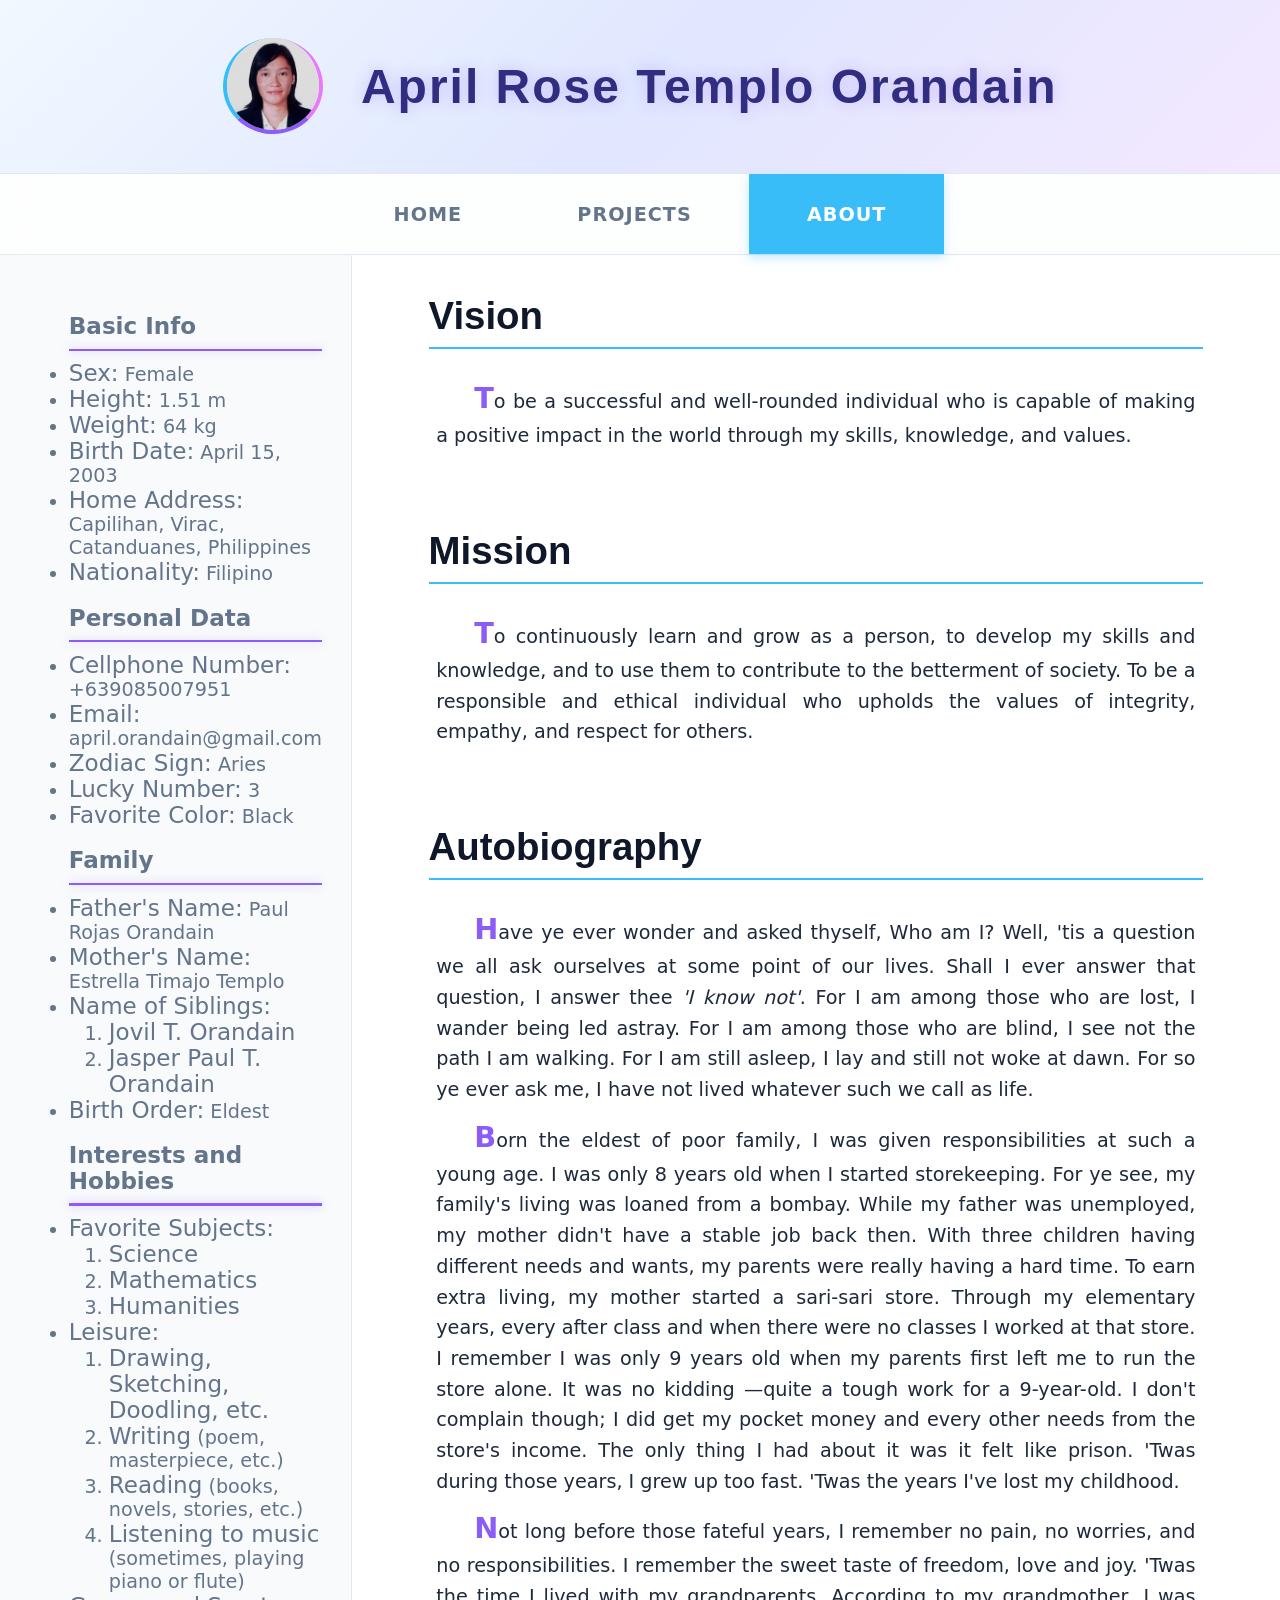
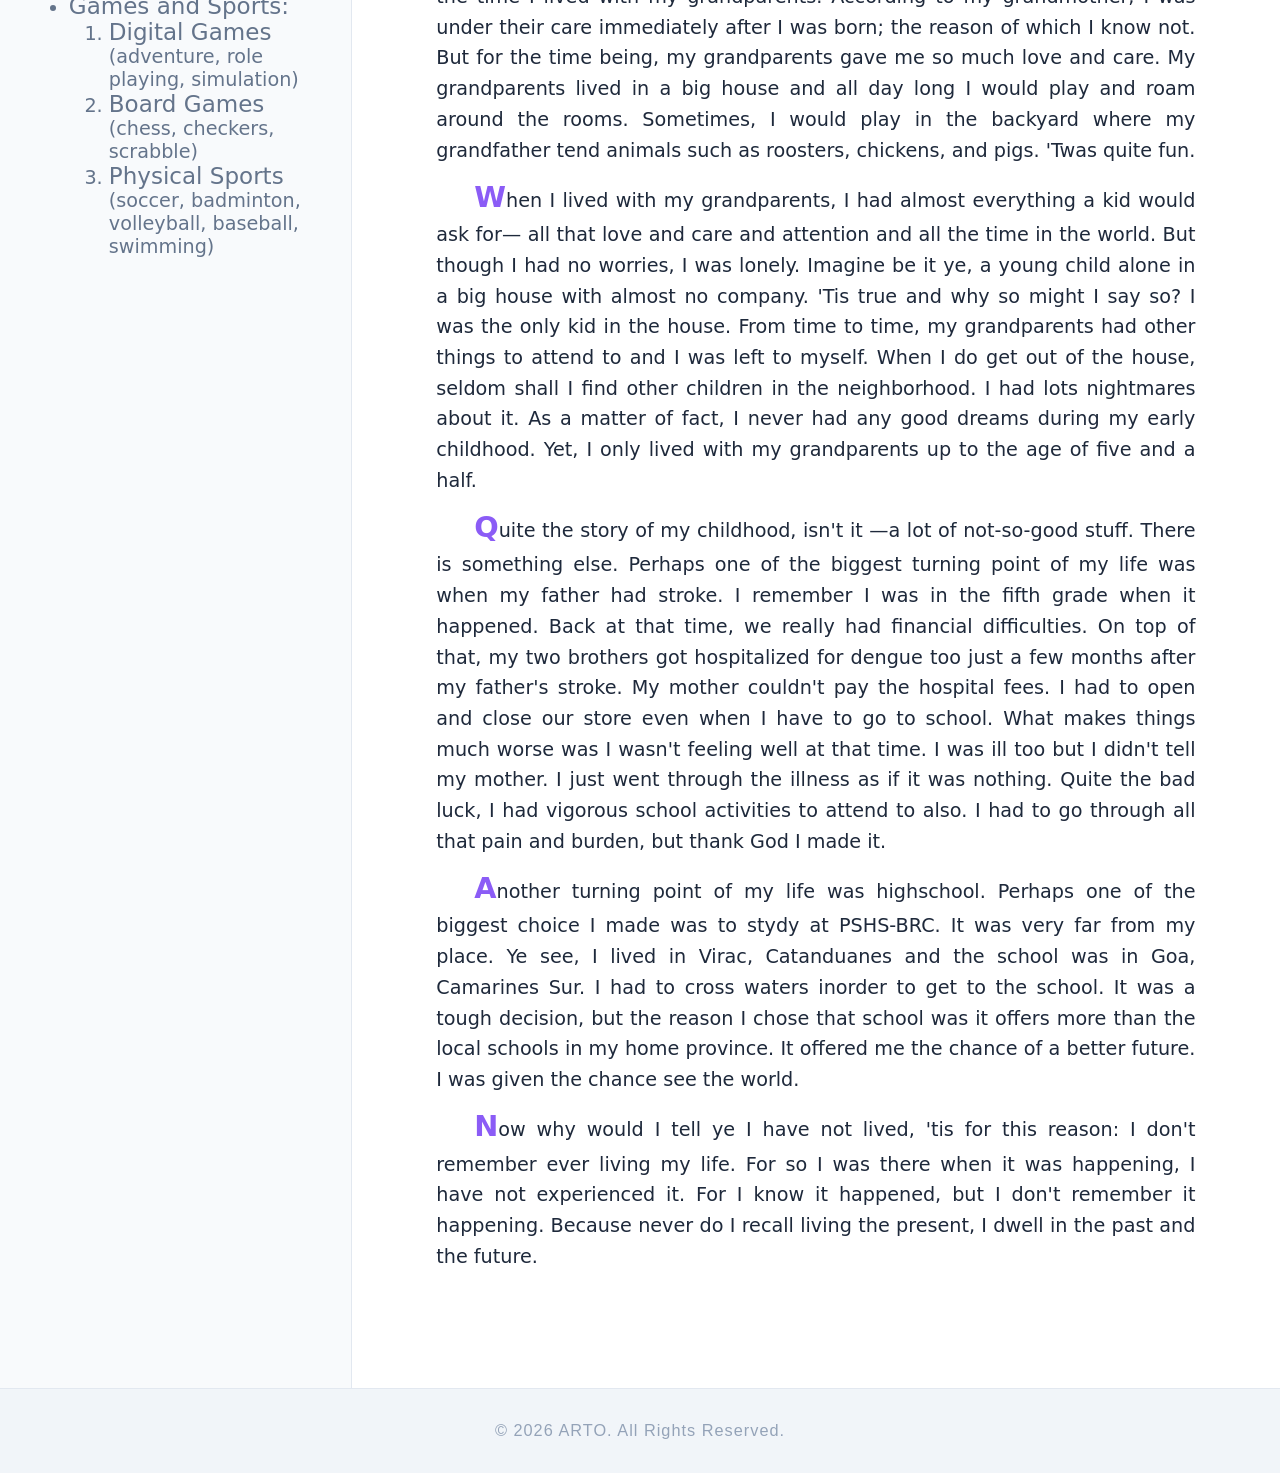
==== about.html @ c3b26741 "Responsive layout & style overhaul Update about.html and refactor main & light CSS for a modern, res" ====
<!DOCTYPE html>
<html lang="en">
<head>
    <meta charset="UTF-8">
    <meta name="viewport" content="width=device-width, initial-scale=1.0">
    <title>About</title>
    <link rel="stylesheet" href="css/light.css">
    <link rel="icon" href="assets/icon.png">
</head>
<body>
    <div class="header">
        <img src="assets/profile.png" alt="Profile Picture" class="profile-pic">
        <h1>April Rose Templo Orandain</h1>
    </div>
    <div class="navbar">
        <a href="index.html">Home</a>
        <a href="projects.html">Projects</a>
        <a href="about.html" class="active">About</a>
    </div>
<div class="content-wrapper">
<div class="side">
	<div>
	<ul><strong><big>Basic Info</big></strong><hr>
		<li><big>Sex:</big> Female</li>
		<li><big>Height:</big> 1.51 m</li>
		<li><big>Weight:</big> 64 kg</li>
		<li><big>Birth Date:</big> April 15, 2003</li>
		<li><big>Home Address:</big> Capilihan, Virac, Catanduanes, Philippines</li>
		<li><big>Nationality:</big> Filipino</li>
	</ul>
	</div>
	<div>
	<ul><strong><big>Personal Data</big></strong><hr>
		<li><big>Cellphone Number:</big> +639085007951</li>
		<li><big>Email:</big> april.orandain@gmail.com</li>
		<li><big>Zodiac Sign:</big> Aries</li>
		<li><big>Lucky Number:</big> 3</li>
		<li><big>Favorite Color:</big> Black</li>
	</ul>
	</div>
	<div>
	<ul><strong><big>Family</big></strong><hr>
		<li><big>Father's Name:</big> Paul Rojas Orandain</li>
		<li><big>Mother's Name:</big> Estrella Timajo Templo</li>
		<li><big>Name of Siblings:</big>
			<ol>
				<li><big>Jovil T. Orandain</big></li>
				<li><big>Jasper Paul T. Orandain</big></li>
			</ol>
		</li>
		<li><big>Birth Order:</big> Eldest</li>
	</ul>
	</div>
	<div>
	<ul><strong><big>Interests and Hobbies</big></strong><hr>
		<li><big>Favorite Subjects:</big>
			<ol>
				<li><big>Science</big></li>
				<li><big>Mathematics</big></li>
				<li><big>Humanities</big></li>
			</ol>
		</li>	
		<li><big>Leisure:</big>
			<ol>
				<li><big>Drawing, Sketching, Doodling, etc.</big></li>
				<li><big>Writing</big> (poem, masterpiece, etc.)</li>
				<li><big>Reading</big> (books, novels, stories, etc.)</li>
				<li><big>Listening to music</big> (sometimes, playing piano or flute)</li>
			</ol>
		</li>
		<li><big>Games and Sports:</big>
			<ol>
				<li><big>Digital Games</big> (adventure, role playing, simulation)</li>
				<li><big>Board Games</big> (chess, checkers, scrabble)</li>
				<li><big>Physical Sports</big> (soccer, badminton, volleyball, baseball, swimming)</li>
			</ol>
		</li>
	</ul>
	</div>
	</div>

    <div class="main">
		<div id="1">
            <h1>Vision</h1>
            <p>To be a successful and well-rounded individual who is capable of making a positive impact in the world through my skills, knowledge, and values.</p>
        </div>
        <br><br><br>
        <div id="2">
            <h1>Mission</h1>
            <p>To continuously learn and grow as a person, to develop my skills and knowledge, and to use them to contribute to the betterment of society. To be a responsible and ethical individual who upholds the values of integrity, empathy, and respect for others.</p>
        </div>
        <br><br><br>
        <div id="3">
            <h1>Autobiography</h1>
       		<p>Have ye ever wonder and asked thyself, Who am I? Well, 'tis a question we all ask ourselves at some point of our lives. Shall I ever answer that question, I answer thee <i>'I know not'</i>. For I am among those who are lost, I wander being led astray. For I am among those who are blind, I see not the path I am walking. For I am still asleep, I lay and still not woke at dawn. For so ye ever ask me, I have not lived whatever such we call as life.</p>
			<p>Born the eldest of poor family, I was given responsibilities at such a young age. I was only 8 years old when I started storekeeping. For ye see, my family's living was <span title="5-6 Loan">loaned from a bombay</span>. While my father was unemployed, my mother didn't have a stable job back then. With three children having different needs and wants, my parents were really having a hard time. To earn extra living, my mother started a sari-sari store. Through my elementary years, every after class and when there were no classes I worked at that store. I remember I was only 9 years old when my parents first left me to run the store alone. It was no kidding —quite a tough work for a 9-year-old. I don't complain though; I did get my pocket money and every other needs from the store's income. The only thing I had about it was it felt like prison. 'Twas during those years, I grew up too fast. 'Twas the years I've lost my childhood.</p>
			<p>Not long before those fateful years, I remember no pain, no worries, and no responsibilities. I remember the sweet taste of freedom, love and joy. 'Twas the time I lived with my grandparents. According to my grandmother, I was under their care immediately after I was born; the reason of which I know not. But for the time being, my grandparents gave me so much love and care. My grandparents lived in a big house and all day long I would play and roam around the rooms. Sometimes, I would play in the backyard where my grandfather tend animals such as roosters, chickens, and pigs. 'Twas quite fun.</p>
			<p>When I lived with my grandparents, I had almost everything a  kid would ask for— all that love and care and attention and all the time in the world. But though I had no worries, I was lonely. Imagine be it ye, a young child alone in a big house with almost no company. 'Tis true and why so might I say so? I was the only kid in the house. From time to time, my grandparents had other things to attend to and I was left to myself. When I do get out of the house, seldom shall I find other children in the neighborhood. I had lots nightmares about it. As a matter of fact, I never had any good dreams during my early childhood. Yet, I only lived with my grandparents up to the age of five and a half.</p>
			<p>Quite the story of my childhood, isn't it —a lot of not-so-good stuff. There is something else. Perhaps one of the biggest turning point of my life was when my father had stroke. I remember I was in the fifth grade when it happened. Back at that time, we really had financial difficulties. On top of that, my two brothers got hospitalized for dengue too just a few months after my father's stroke. My mother couldn't pay the hospital fees. I had to open and close our store even when I have to go to school. What makes things much worse was I wasn't feeling well at that time. I was ill too but I didn't tell my mother. I just went through the illness as if it was nothing. Quite the bad luck, I had vigorous school activities to attend to also. I had to go through all that pain and burden, but thank God I made it.</p>
			<p>Another turning point of my life was highschool. Perhaps one of the biggest choice I made was to stydy at <span title="Philippine Science High School-Bicol Region Campus">PSHS-BRC</span>. It was very far from my place. Ye see, I lived in Virac, Catanduanes and the school was in Goa, Camarines Sur. I had to cross waters inorder to get to the school. It was a tough decision, but the reason I chose that school was it offers more than the local schools in my home province. It offered me the chance of a better future. I was given the chance see the world.</p>
			<p>Now why would I tell ye I have not lived, 'tis for this reason: I don't remember ever living my life. For so I was there when it was happening, I have not experienced it. For I know it happened, but I don't remember it happening. Because never do I recall living the present, I dwell in the past and the future.</p>
		</div>
        <br><br><br>
    </div>
</div>
    <div class="footer">
        &copy; 2026 ARTO. All Rights Reserved.
    </div>
</body>
</html>
---- css/light.css ----
*{
    box-sizing: border-box;
    object-fit: contain; 
    transition: all 0.3s ease-in-out; 
}

body{
    background-color: #F8FAFC; /* Clean, atmospheric light gray/blue */
    font-size: clamp(16px, 1.5vw, 24px); /* Fluid typography */
    font-family: 'Inter', system-ui, -apple-system, sans-serif; 
    margin: 0;
    padding: 0;
    color: #1E293B; /* Deep slate for high readability */
    overflow-x: hidden;
    /* Sets up a full-page column layout */
    display: flex;
    flex-direction: column;
    min-height: 100vh;
}

p{
    text-indent: 5%; 
    margin: 1%;
    text-align: justify;
    line-height: 1.6; 
}

a{
    color: #0284C7; /* Bright sky blue */
    text-decoration: none;
}

a:hover{
    color: #C026D3; /* Vibrant magenta */
    text-shadow: 0 0 8px rgba(192, 38, 211, 0.3); /* Soft holographic glow */
}

hr{
    background-color: #8B5CF6;
    border: none;
    box-shadow: 0 0 10px rgba(139, 92, 246, 0.4); 
    height: 0.25vh;
}

iframe{
    width: 100%;
    height: 60vh;
    border: 0.2vw solid #38BDF8; 
    box-shadow: 0 0 20px rgba(56, 189, 248, 0.2); 
    border-radius: 8px;
}

/* --- HEADER (Flexbox) --- */
.header{
    /* Stellar dawn gradient */
    background: linear-gradient(135deg, #F0F9FF 0%, #E0E7FF 50%, #F3E8FF 100%);
    width: 100%;
    padding: 2em;
    border-bottom: 1px solid #E2E8F0;
    /* Flexbox aligns the logo and text horizontally */
    display: flex;
    align-items: center; 
    justify-content: center;
    gap: 2em;
}

.header img{
    width: 100px; 
    border-left: 0.5vh solid #38BDF8;
    border-bottom: 0.5vh solid #8B5CF6;
    border-right: 0.5vh solid #E879F9;
    border-radius: 50%; 
}

.header h1{
    margin: 0;
    font-size: 2.5em;
    color: #312E81; /* Deep cosmic purple */
    text-shadow: 0 0 15px rgba(139, 92, 246, 0.3); 
    font-family: 'Orbitron', 'Montserrat', sans-serif; 
    letter-spacing: 2px;
}

/* --- NAVBAR (Flexbox) --- */
.navbar{
    width: 100%;
    background-color: rgba(255, 255, 255, 0.75); /* Frosted white glass */
    backdrop-filter: blur(12px); 
    border-bottom: 1px solid #E2E8F0;
    z-index: 5;
    position: sticky;
    top: 0;
    /* Flexbox lines up the links side-by-side */
    display: flex;
    justify-content: center; 
    flex-wrap: wrap; 
}

.navbar a{
    padding: 1.5em 3em;
    text-align: center;
    font-weight: 600;
    letter-spacing: 1px;
    text-transform: uppercase;
    font-family: 'Montserrat', system-ui, sans-serif;
    color: #64748B;
}

.navbar a:hover:not(.active) {
    background-color: rgba(241, 245, 249, 0.8);
    color: #0284C7;
}

a.active{
    background-color: #38BDF8;
    color: #FFFFFF;
    box-shadow: 0 4px 10px rgba(56, 189, 248, 0.3); 
}

/* --- MAIN LAYOUT (Flexbox) --- */
.content-wrapper {
    /* Flexbox puts the sidebar and main content side-by-side */
    display: flex;
    flex-direction: row;
    flex: 1; /* Pushes the footer to the bottom */
    width: 100%;
    max-width: 1400px; 
    margin: 0 auto;    
}

.side{
    flex: 0 0 250px; 
    padding: 2em 1.5em;
    color: #64748B; 
    background-color: #F8FAFC; /* Matches body background */
}

.main{
    flex: 1; 
    background-color: #FFFFFF; /* Pure white content area */
    padding: 2em 4em;
    border-left: 1px solid #E2E8F0;
}

.main p::first-letter{
    font-size: 150%;
    color: #8B5CF6; /* Vibrant purple drop cap */
    font-weight: bold;
}

.main h1{
    font-weight: 700;
    font-family: 'Montserrat', sans-serif;
    border-bottom: 2px solid #38BDF8; /* Clean blue underline */
    padding-bottom: 0.25em;
    color: #0F172A; /* Near-black slate */
    margin-top: 0;
}

/* --- FOOTER --- */
.footer{
    text-align: center;
    font-family: 'Inter', sans-serif;
    letter-spacing: 1px;
    font-size: 0.85em;
    background-color: #F1F5F9; /* Very light slate */
    color: #94A3B8;
    padding: 2em;
    border-top: 1px solid #E2E8F0;
}

/* =========================================
   MOBILE RESPONSIVENESS (Screens under 768px)
   ========================================= */
@media screen and (max-width: 768px) {
    
    .header {
        flex-direction: column; 
        gap: 1em;
        text-align: center;
    }

    .navbar {
        flex-direction: column; 
    }

    .navbar a {
        width: 100%; 
        padding: 1em 0;
        border-bottom: 1px solid rgba(0, 0, 0, 0.05); /* Slightly dark line for light mode */
    }

    .content-wrapper {
        flex-direction: column; 
    }

    .side {
        flex: auto; 
        width: 100%;
        border-bottom: 1px solid #E2E8F0;
    }

    .main {
        padding: 2em 1.5em; 
        border-left: none;
    }
}
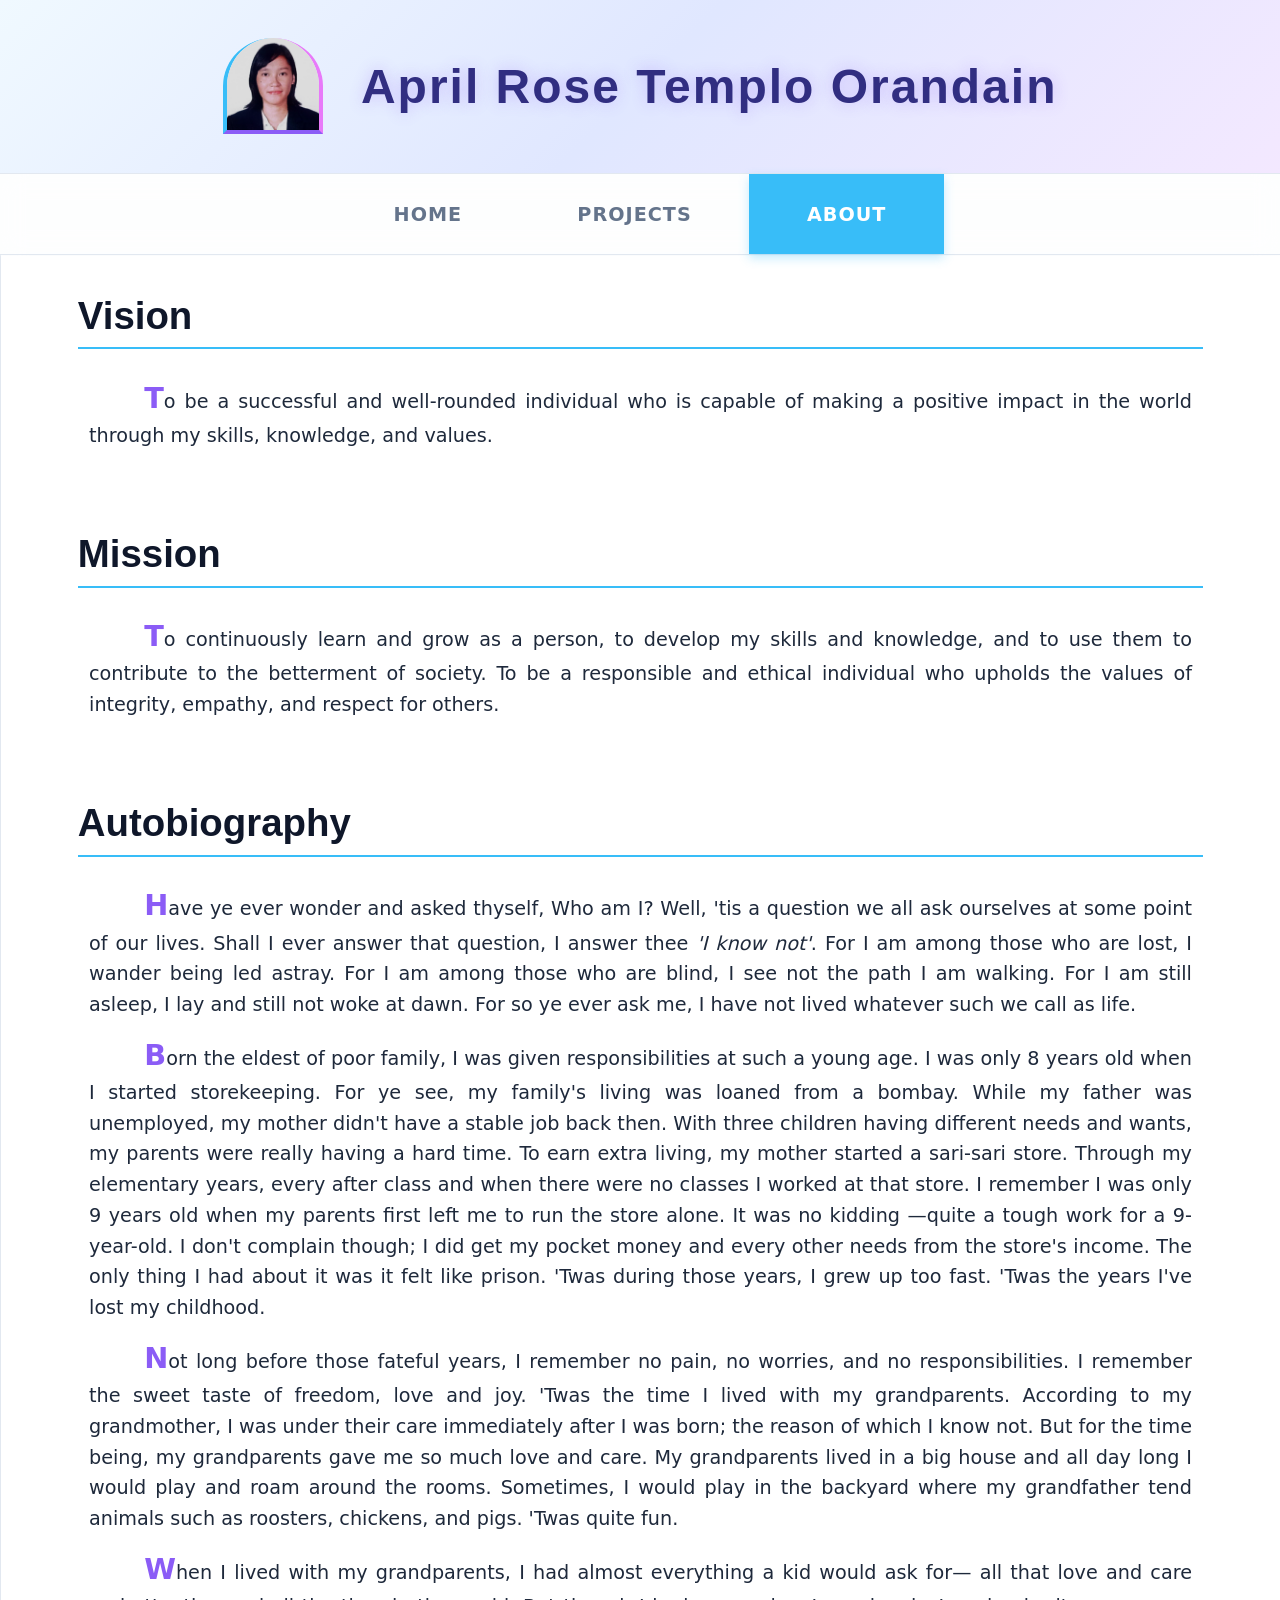
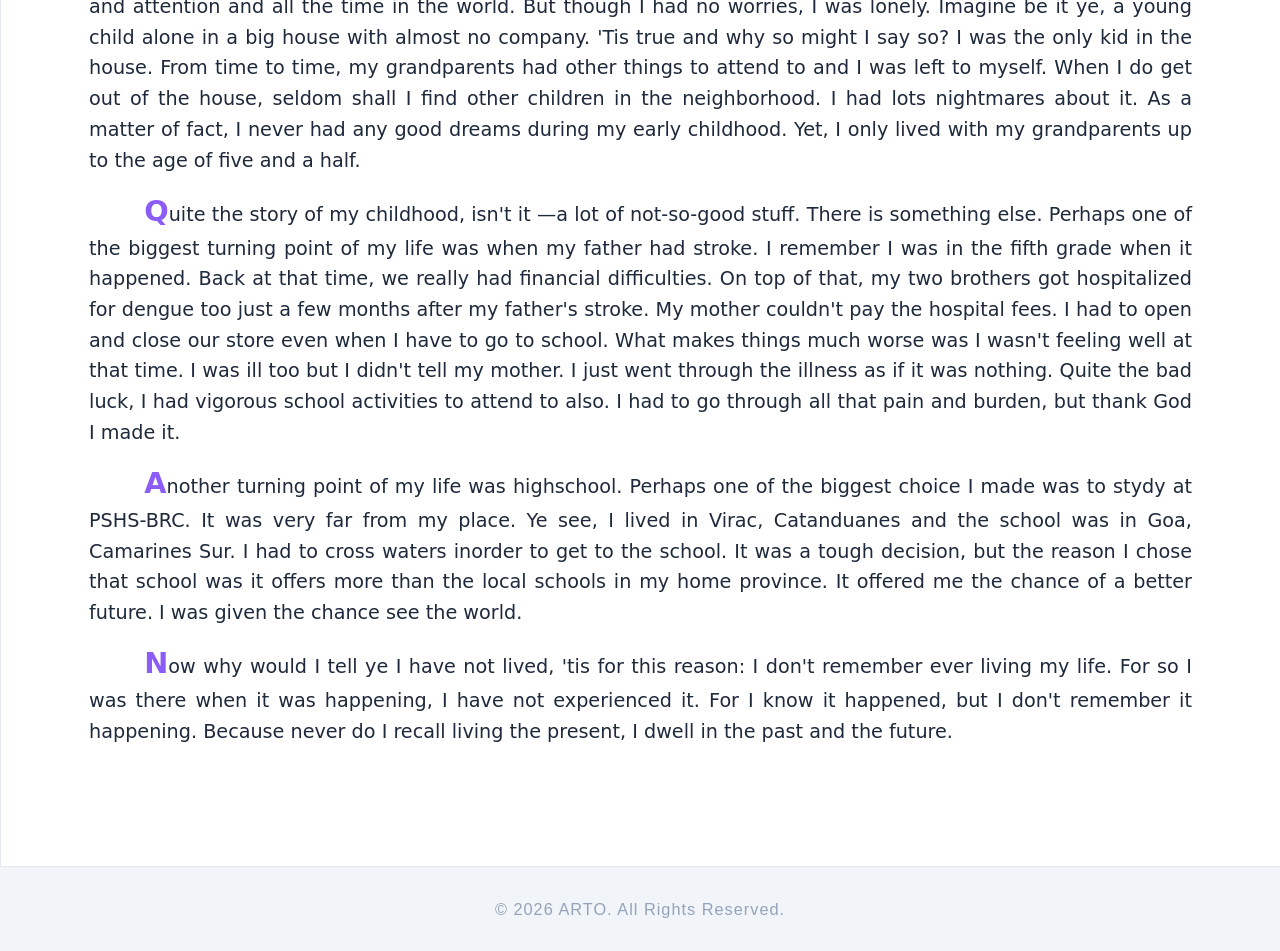
==== commit de10d163: "Refresh portfolio pages and profile content This commit updates the portfolio to present a more prof" ====
--- a/about.html
+++ b/about.html
@@ -18,6 +18,7 @@
         <a href="about.html" class="active">About</a>
     </div>
 <div class="content-wrapper">
+<!-- 
 <div class="side">
 	<div>
 	<ul><strong><big>Basic Info</big></strong><hr>
@@ -78,7 +79,7 @@
 	</ul>
 	</div>
 	</div>
-
+ -->
     <div class="main">
 		<div id="1">
             <h1>Vision</h1>
--- a/css/light.css
+++ b/css/light.css
@@ -25,6 +25,10 @@
     line-height: 1.6; 
 }
 
+p:hover{
+    font-size: 110%; /* Slightly enlarges text on hover for emphasis */
+}
+
 a{
     color: #0284C7; /* Bright sky blue */
     text-decoration: none;
@@ -69,7 +73,8 @@
     border-left: 0.5vh solid #38BDF8;
     border-bottom: 0.5vh solid #8B5CF6;
     border-right: 0.5vh solid #E879F9;
-    border-radius: 50%; 
+    border-top-left-radius: 50%; 
+    border-top-right-radius: 50%;
 }
 
 .header h1{
@@ -181,14 +186,25 @@
     }
 
     .navbar {
-        flex-direction: column; 
-    }
+            flex-direction: row; /* Forces links to stay side-by-side */
+            flex-wrap: nowrap;   /* Prevents them from dropping to a second line */
+            overflow-x: auto;    /* Adds a horizontal scrollbar if links overflow */
+            -webkit-overflow-scrolling: touch; /* Smooth swiping on iPhones */
+            justify-content: flex-start; /* Aligns to the left so scrolling feels natural */
+        }
 
     .navbar a {
-        width: 100%; 
-        padding: 1em 0;
-        border-bottom: 1px solid rgba(0, 0, 0, 0.05); /* Slightly dark line for light mode */
-    }
+            width: auto;         /* Removes the 100% stacking width */
+            flex: 1;             /* Helps them space evenly */
+            white-space: nowrap; /* Prevents the text inside the link from breaking into two lines */
+            padding: 1em 1.5em;  /* Finger-friendly padding */
+            border-bottom: none; /* Removes the stack dividers */
+        }
+
+    /* Hide the scrollbar visually but keep the scroll function (optional but sleek) */
+    .navbar::-webkit-scrollbar {
+            display: none;
+        }
 
     .content-wrapper {
         flex-direction: column; 
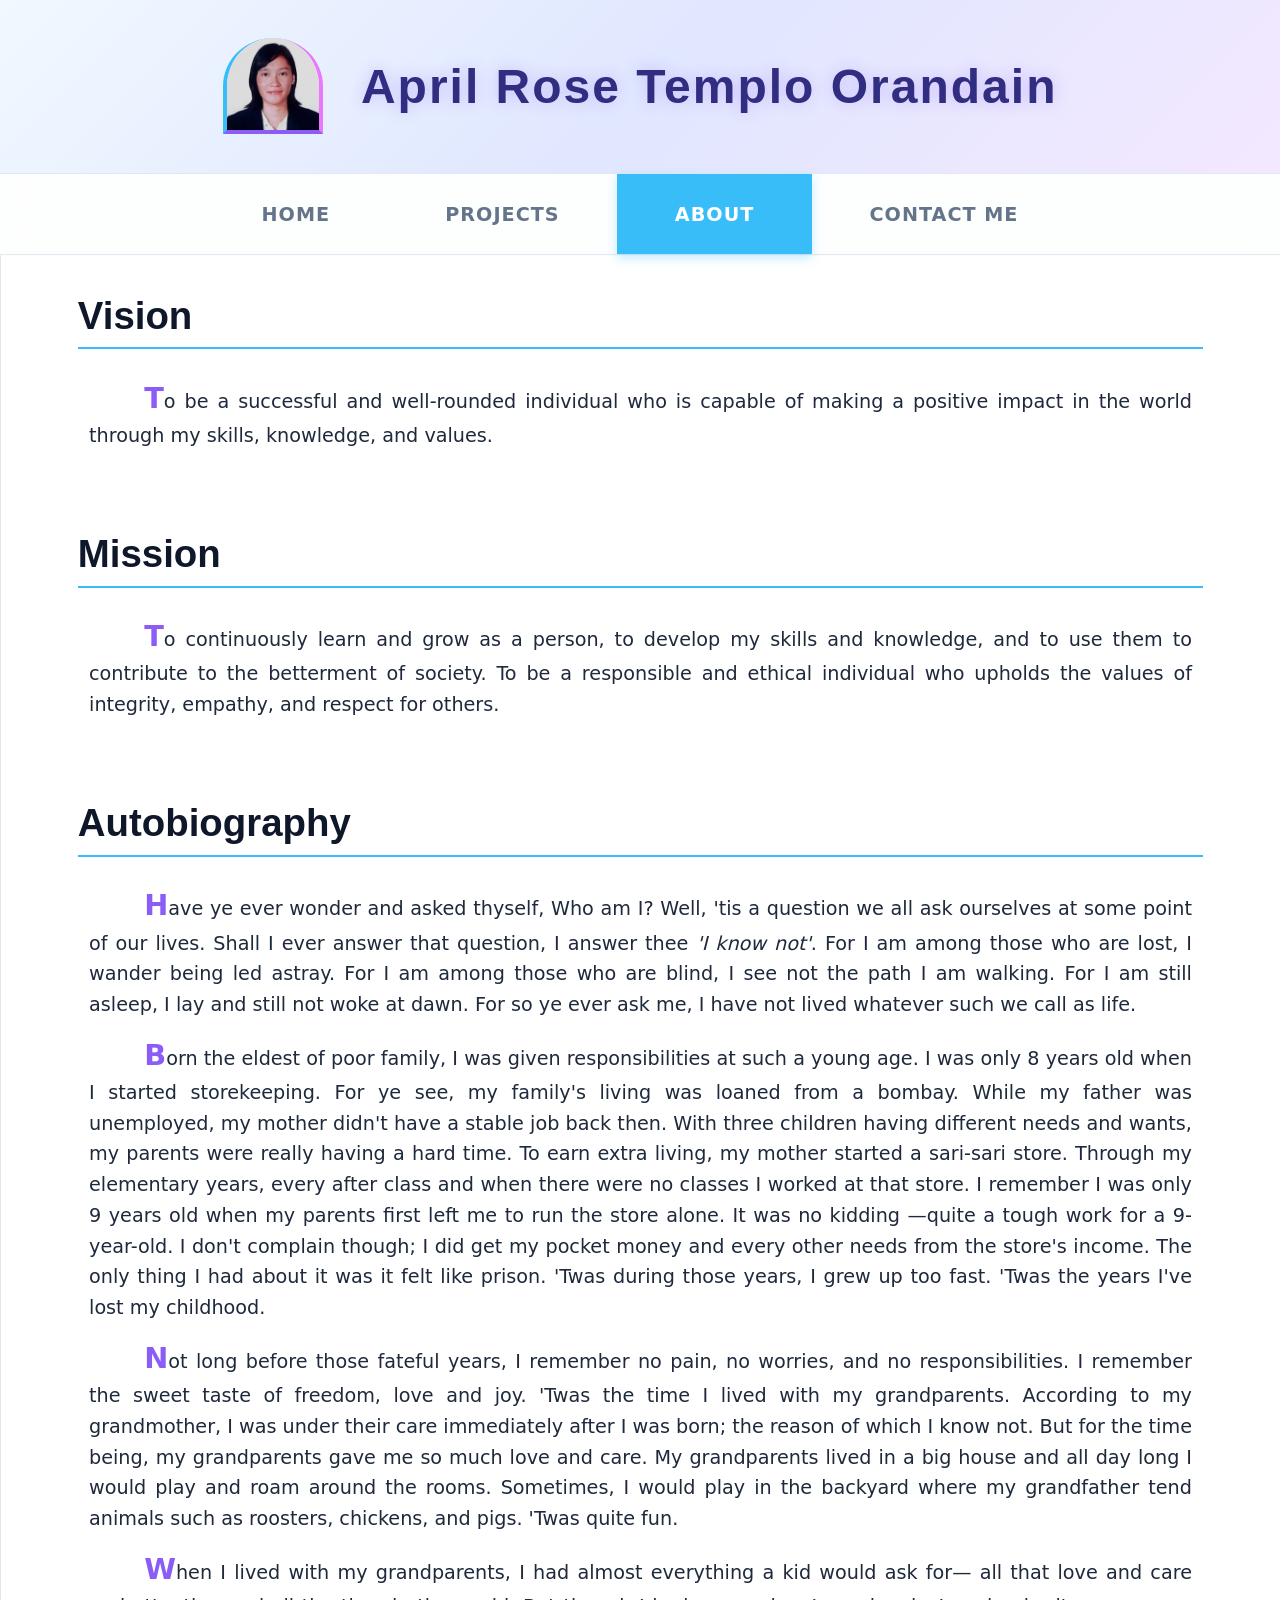
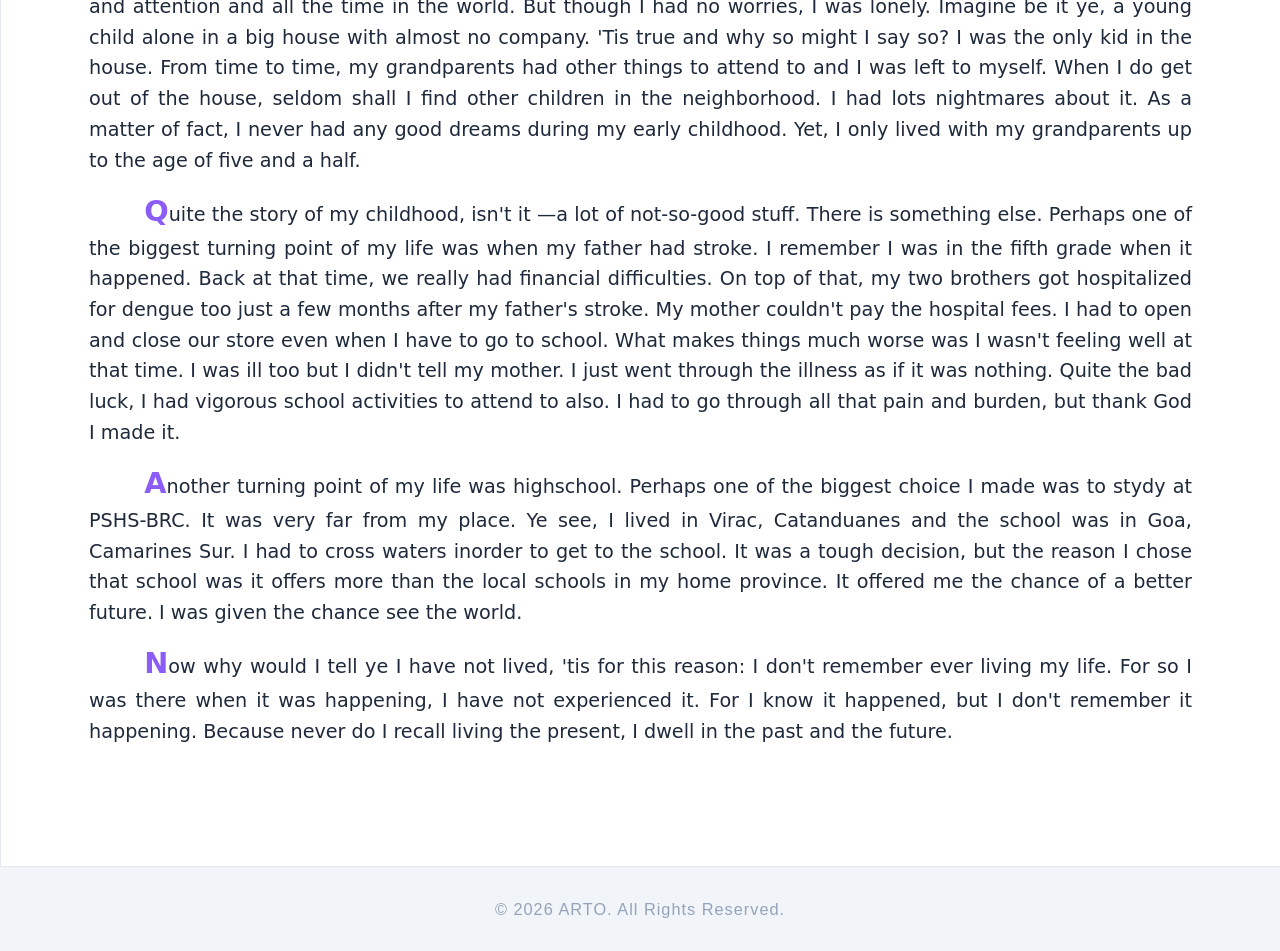
==== commit 2e83b501: "Add contact page and tighten sidebar padding Create a full contact.html (meta tags, stylesheet, favi" ====
--- a/about.html
+++ b/about.html
@@ -16,8 +16,9 @@
         <a href="index.html">Home</a>
         <a href="projects.html">Projects</a>
         <a href="about.html" class="active">About</a>
+        <a href="contact.html">Contact me</a>
     </div>
-<div class="content-wrapper">
+    <div class="content-wrapper">
 <!-- 
 <div class="side">
 	<div>
--- a/css/light.css
+++ b/css/light.css
@@ -135,7 +135,7 @@
 
 .side{
     flex: 0 0 250px; 
-    padding: 2em 1.5em;
+    padding: 1.5em 1.0em;
     color: #64748B; 
     background-color: #F8FAFC; /* Matches body background */
 }
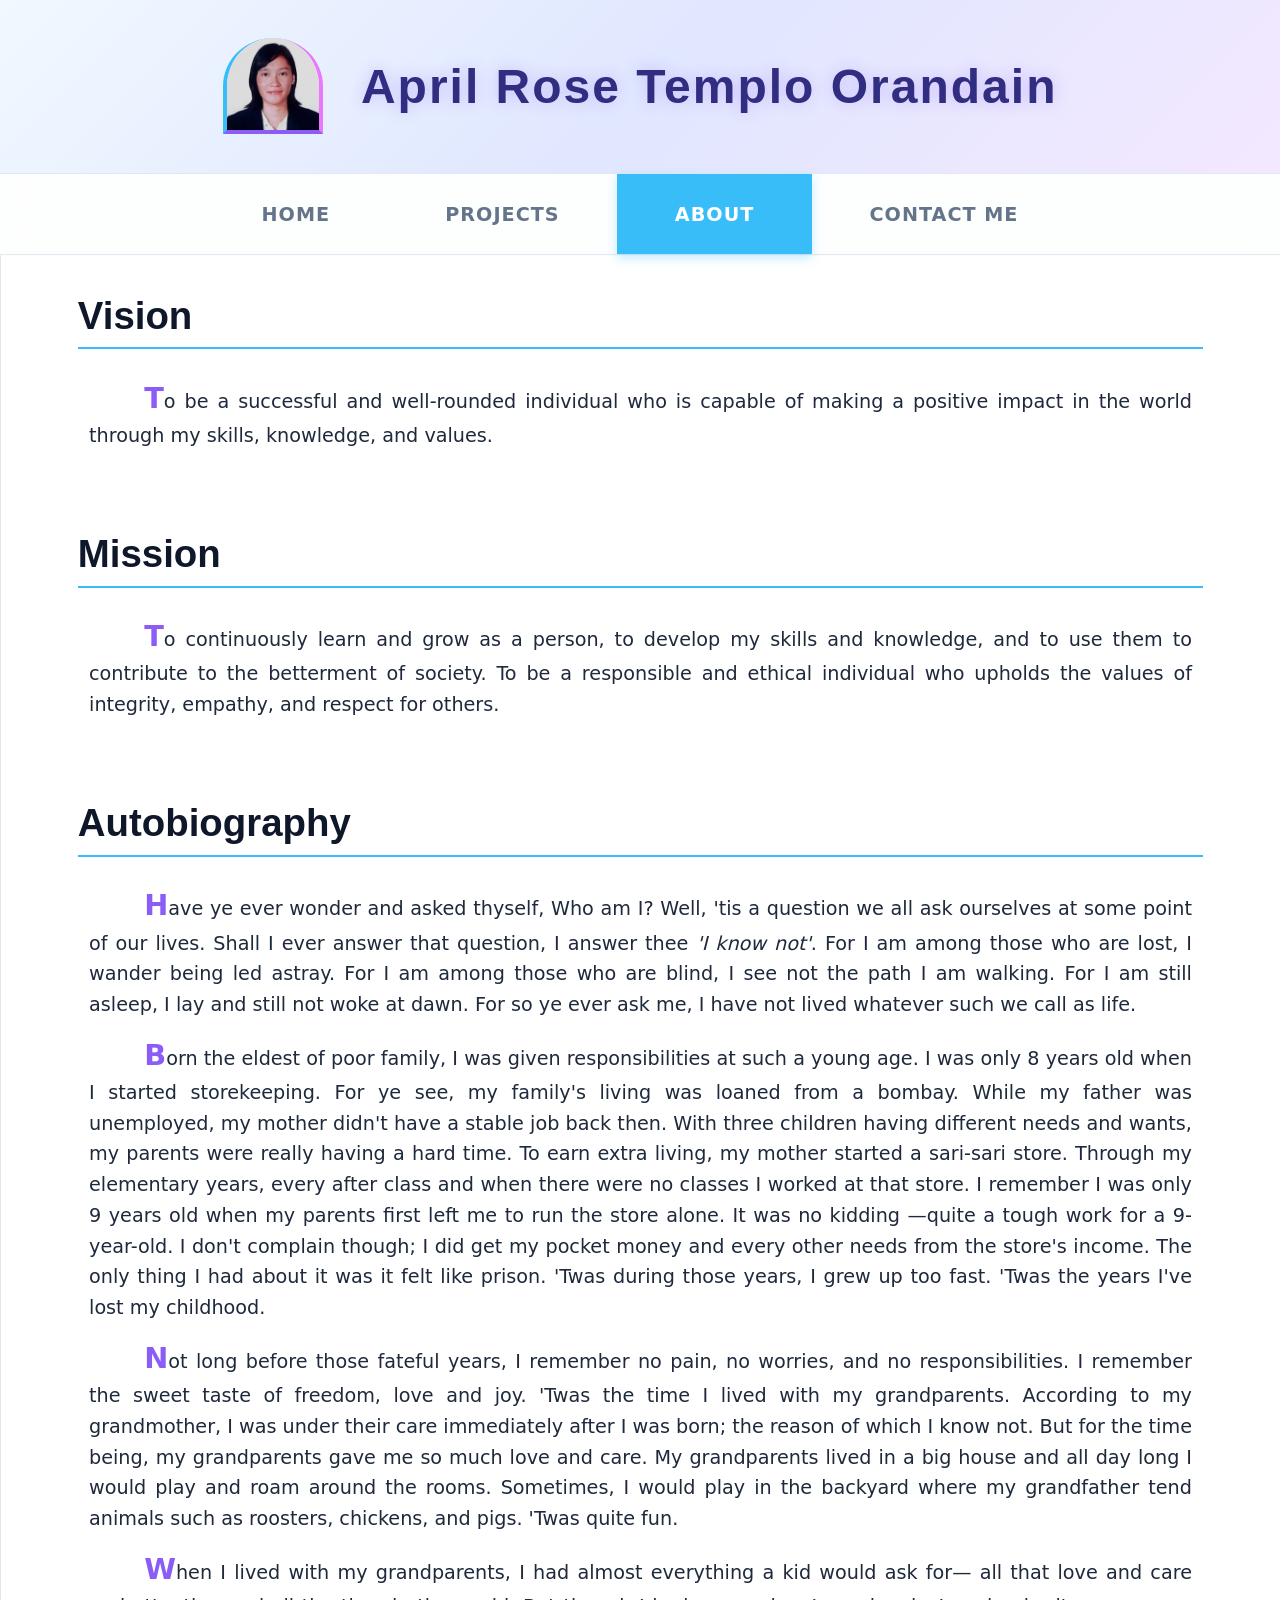
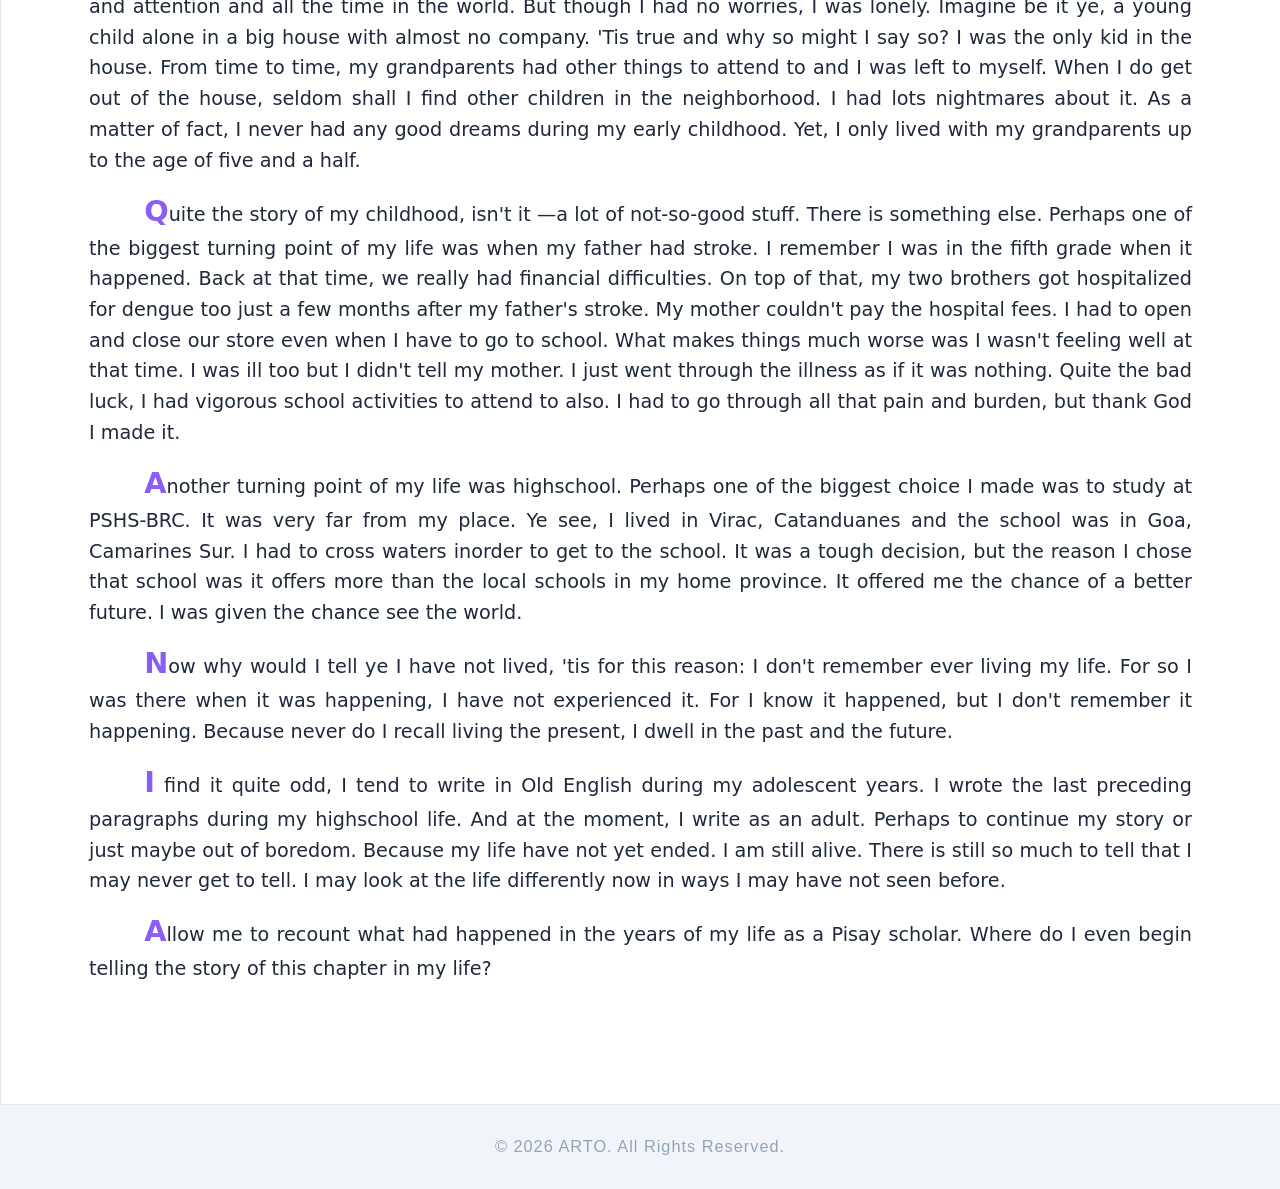
==== commit 6731e748: "Update about.html - Fixed a few typos - Also attempted to write new paragraphs for the autobiography" ====
--- a/about.html
+++ b/about.html
@@ -99,8 +99,10 @@
 			<p>Not long before those fateful years, I remember no pain, no worries, and no responsibilities. I remember the sweet taste of freedom, love and joy. 'Twas the time I lived with my grandparents. According to my grandmother, I was under their care immediately after I was born; the reason of which I know not. But for the time being, my grandparents gave me so much love and care. My grandparents lived in a big house and all day long I would play and roam around the rooms. Sometimes, I would play in the backyard where my grandfather tend animals such as roosters, chickens, and pigs. 'Twas quite fun.</p>
 			<p>When I lived with my grandparents, I had almost everything a  kid would ask for— all that love and care and attention and all the time in the world. But though I had no worries, I was lonely. Imagine be it ye, a young child alone in a big house with almost no company. 'Tis true and why so might I say so? I was the only kid in the house. From time to time, my grandparents had other things to attend to and I was left to myself. When I do get out of the house, seldom shall I find other children in the neighborhood. I had lots nightmares about it. As a matter of fact, I never had any good dreams during my early childhood. Yet, I only lived with my grandparents up to the age of five and a half.</p>
 			<p>Quite the story of my childhood, isn't it —a lot of not-so-good stuff. There is something else. Perhaps one of the biggest turning point of my life was when my father had stroke. I remember I was in the fifth grade when it happened. Back at that time, we really had financial difficulties. On top of that, my two brothers got hospitalized for dengue too just a few months after my father's stroke. My mother couldn't pay the hospital fees. I had to open and close our store even when I have to go to school. What makes things much worse was I wasn't feeling well at that time. I was ill too but I didn't tell my mother. I just went through the illness as if it was nothing. Quite the bad luck, I had vigorous school activities to attend to also. I had to go through all that pain and burden, but thank God I made it.</p>
-			<p>Another turning point of my life was highschool. Perhaps one of the biggest choice I made was to stydy at <span title="Philippine Science High School-Bicol Region Campus">PSHS-BRC</span>. It was very far from my place. Ye see, I lived in Virac, Catanduanes and the school was in Goa, Camarines Sur. I had to cross waters inorder to get to the school. It was a tough decision, but the reason I chose that school was it offers more than the local schools in my home province. It offered me the chance of a better future. I was given the chance see the world.</p>
+			<p>Another turning point of my life was highschool. Perhaps one of the biggest choice I made was to study at <span title="Philippine Science High School-Bicol Region Campus">PSHS-BRC</span>. It was very far from my place. Ye see, I lived in Virac, Catanduanes and the school was in Goa, Camarines Sur. I had to cross waters inorder to get to the school. It was a tough decision, but the reason I chose that school was it offers more than the local schools in my home province. It offered me the chance of a better future. I was given the chance see the world.</p>
 			<p>Now why would I tell ye I have not lived, 'tis for this reason: I don't remember ever living my life. For so I was there when it was happening, I have not experienced it. For I know it happened, but I don't remember it happening. Because never do I recall living the present, I dwell in the past and the future.</p>
+			<p>I find it quite odd, I tend to write in Old English during my adolescent years. I wrote the last preceding paragraphs during my highschool life. And at the moment, I write as an adult. Perhaps to continue my story or just maybe out of boredom. Because my life have not yet ended. I am still alive. There is still so much to tell that I may never get to tell. I may look at the life differently now in ways I may have not seen before.</p>
+			<p>Allow me to recount what had happened in the years of my life as <span title="Philippine Science High School Scholar">a Pisay scholar</span>. Where do I even begin telling the story of this chapter in my life?</p>
 		</div>
         <br><br><br>
     </div>
--- a/css/light.css
+++ b/css/light.css
@@ -120,6 +120,12 @@
     background-color: #38BDF8;
     color: #FFFFFF;
     box-shadow: 0 4px 10px rgba(56, 189, 248, 0.3); 
+}
+
+img {
+    max-width: 100%; /* Prevents the image from being wider than its parent container */
+    height: auto;     /* Automatically adjusts the height to keep proportions correct */
+    display: block;   /* Removes unwanted bottom spacing in layout blocks */
 }
 
 /* --- MAIN LAYOUT (Flexbox) --- */
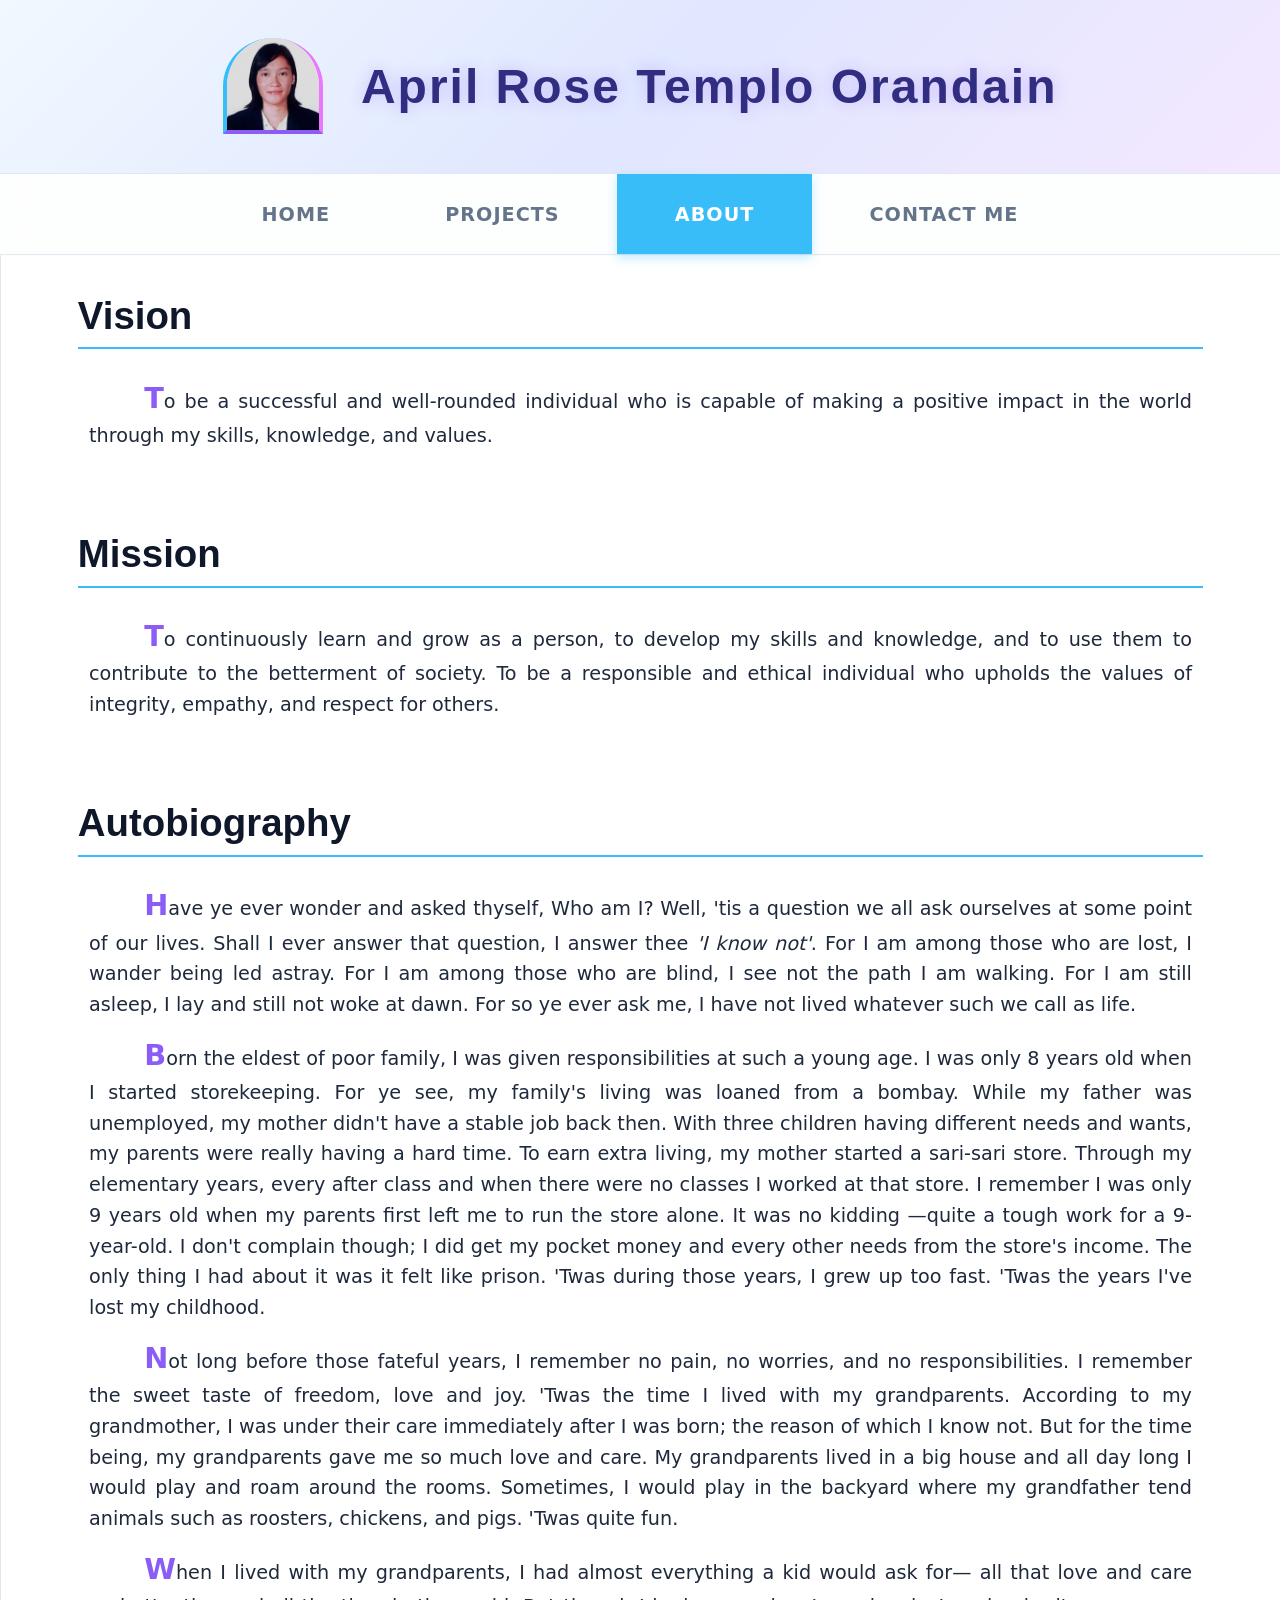
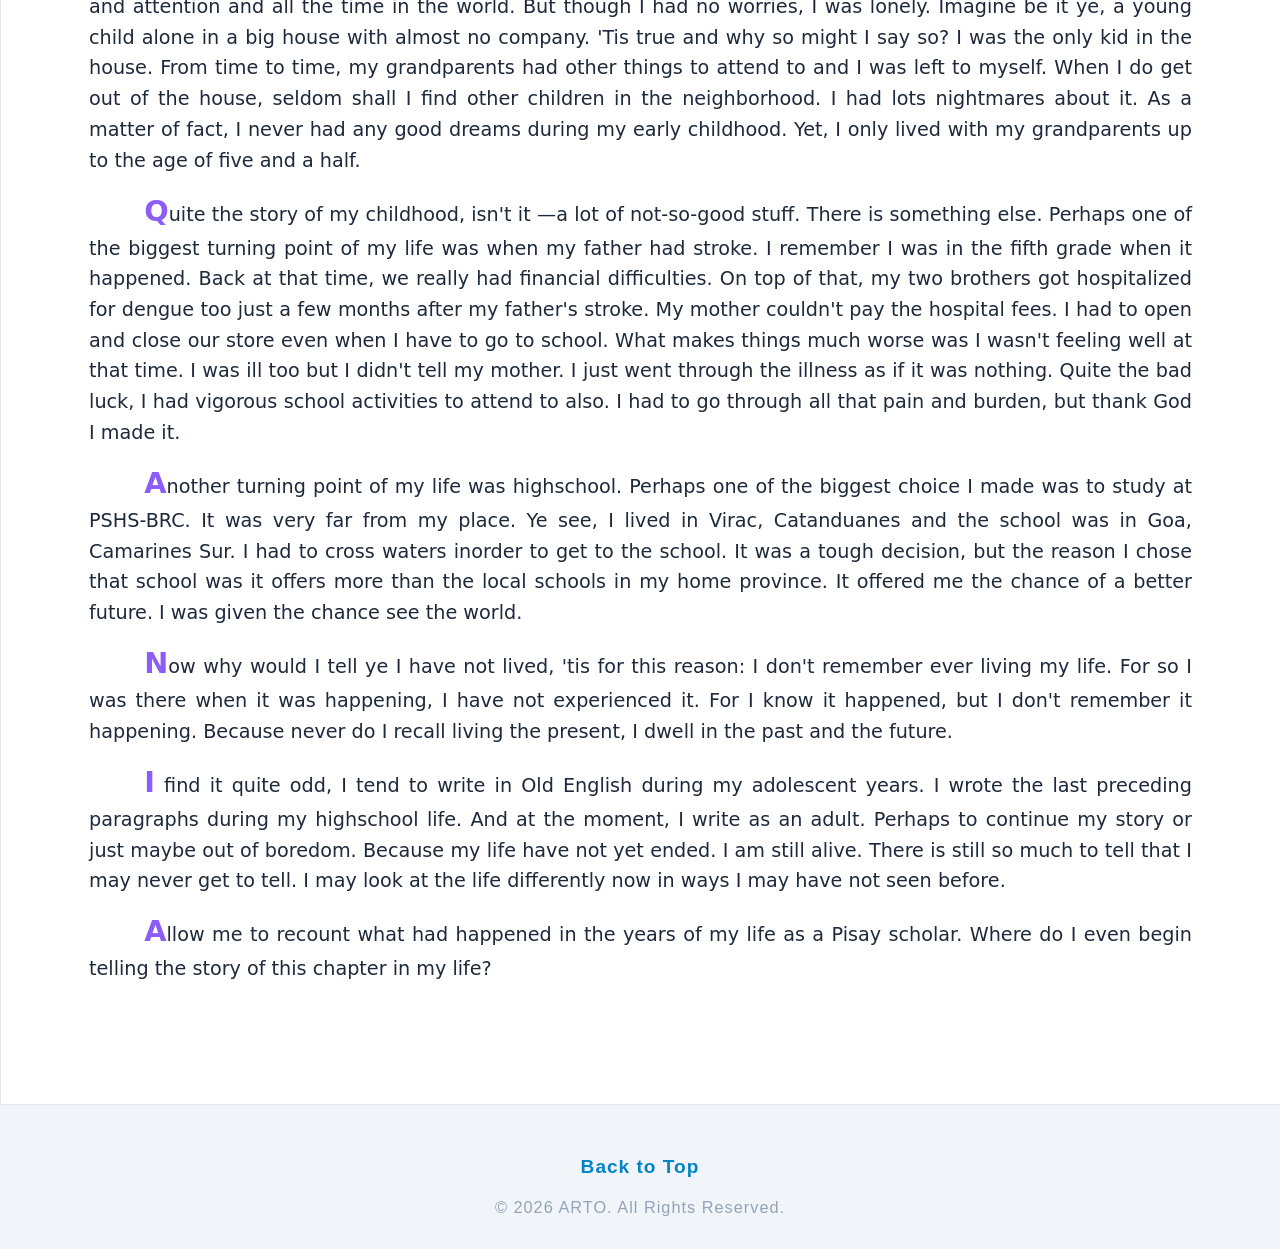
==== commit b5d66811: "Add contact icons, back-to-top links & styles Add social/contact icon assets and icon-based contact " ====
--- a/about.html
+++ b/about.html
@@ -8,7 +8,7 @@
     <link rel="icon" href="assets/icon.png">
 </head>
 <body>
-    <div class="header">
+    <div class="header" id="header">
         <img src="assets/profile.png" alt="Profile Picture" class="profile-pic">
         <h1>April Rose Templo Orandain</h1>
     </div>
@@ -108,7 +108,8 @@
     </div>
 </div>
     <div class="footer">
-        &copy; 2026 ARTO. All Rights Reserved.
+      <h3><a href="#header">Back to Top</a></h3>
+      <span>&copy; 2026 ARTO. All Rights Reserved.</span>
     </div>
 </body>
 </html>
--- a/css/light.css
+++ b/css/light.css
@@ -2,6 +2,9 @@
     box-sizing: border-box;
     object-fit: contain; 
     transition: all 0.3s ease-in-out; 
+}
+html {
+      scroll-behavior: smooth;
 }
 
 body{
@@ -179,6 +182,27 @@
     padding: 2em;
     border-top: 1px solid #E2E8F0;
 }
+contact-links {
+    display: flex;
+    justify-content: center;
+    gap: 2em;
+    margin-top: 1em;
+}
+contact-links a{
+    display: inline-block;
+    transition: transform 0.3s ease, box-shadow 0.3s ease;
+}
+contact-links a:hover {
+    transform: translateY(-5px);
+    box-shadow: 0 8px 20px rgba(0, 0, 0, 0.15);
+}
+contact-links img {
+    width: 50px; 
+    height: 50px; 
+    border-radius: 50%; 
+    border: 2px solid #38BDF8; 
+    transition: all 0.3s ease;
+}
 
 /* =========================================
    MOBILE RESPONSIVENESS (Screens under 768px)
@@ -216,14 +240,255 @@
         flex-direction: column; 
     }
 
+    /* --- PIN RESUME INDEX TO THE TOP --- */
     .side {
         flex: auto; 
         width: 100%;
         border-bottom: 1px solid #E2E8F0;
+        padding: 0.75rem 1rem;
+        
+        /* Pins sidebar to the top right below your main sticky navbar */
+        position: sticky;
+        top: 3.5rem; /* Adjust based on navbar height */
+        z-index: 4;
+        background-color: rgba(248, 250, 252, 0.95); /* Semi-transparent light backdrop */
+        backdrop-filter: blur(8px);
+        box-shadow: 0 2px 8px rgba(0, 0, 0, 0.04);
+    }
+
+    /* Keep the sticky context clean inside the sidebar on mobile */
+    .side-nav {
+        position: static;
+    }
+
+    /* Hide the "Resume Index" header and hr on mobile to conserve screen space */
+    .side-title,
+    .side-nav hr {
+        display: none;
+    }
+
+    /* Turn the index links into a swipeable horizontal pill list */
+    .side-links {
+        display: flex;
+        flex-direction: row;
+        gap: 0.5rem;
+        margin: 0;
+        overflow-x: auto;
+        white-space: nowrap;
+        -webkit-overflow-scrolling: touch;
+        padding-bottom: 2px;
+    }
+
+    .side-links::-webkit-scrollbar {
+        display: none; /* Hide scrollbar for a clean app-like look */
+    }
+
+    .side-links li {
+        margin-bottom: 0;
+    }
+
+    /* Style the links as tap-friendly pills */
+    .side-links a {
+        background: #EDE9FE;
+        color: #6D28D9;
+        padding: 0.4rem 0.9rem;
+        border-radius: 20px;
+        font-size: 0.8rem;
+        font-weight: 600;
+    }
+
+    .side-links a:hover {
+        transform: none;
+        background: #38BDF8;
+        color: #FFFFFF;
     }
 
     .main {
         padding: 2em 1.5em; 
         border-left: none;
     }
+}
+
+/* --- RESUME SECTION & CARD SPACING --- */
+
+.cv-section {
+    margin-bottom: 3.5rem;
+}
+
+.cv-section h1 {
+    scroll-margin-top: 8rem; /* Clears both sticky bars cleanly */
+}
+
+.cv-card {
+    background: #F8FAFC;
+    border: 1px solid #E2E8F0;
+    border-radius: 8px;
+    padding: 1.5rem 2rem;
+    box-shadow: 0 2px 6px rgba(0, 0, 0, 0.02);
+}
+
+.profile-card p {
+    text-indent: 0;
+    margin-bottom: 0.75rem;
+}
+
+/* Neutralize the hover zoom on resume paragraphs to keep text steady */
+/* .cv-card p:hover,
+.timeline-item p:hover {
+    font-size: inherit;
+} */
+
+/* --- TIMELINE / WORK & EDUCATION ENTRIES --- */
+.timeline-item {
+    background: #FAFCFE;
+    border: 1px solid #E2E8F0;
+    border-left: 4px solid #38BDF8; /* Blue accent stripe */
+    border-radius: 6px;
+    padding: 1.5rem;
+    margin-bottom: 1.5rem;
+}
+
+.entry-header {
+    display: flex;
+    justify-content: space-between;
+    align-items: flex-start;
+    flex-wrap: wrap;
+    gap: 1rem;
+    margin-bottom: 1rem;
+}
+
+.role-title, .degree-level {
+    margin: 0;
+    color: #1E293B;
+    font-size: 1.25em;
+    font-family: 'Montserrat', sans-serif;
+}
+
+.org-name, .school-name {
+    margin: 0.25rem 0 0 0;
+    font-size: 1em;
+    color: #475569;
+    font-weight: 600;
+}
+
+.study-track {
+    margin: 0.25rem 0;
+    text-indent: 0;
+}
+
+.location {
+    font-size: 0.85em;
+    color: #64748B;
+    display: block;
+}
+
+.badge-date {
+    background-color: #EDE9FE; /* Soft purple tint */
+    color: #6D28D9;
+    padding: 0.35rem 0.85rem;
+    border-radius: 20px;
+    font-size: 0.8em;
+    font-weight: 600;
+    letter-spacing: 0.5px;
+    white-space: nowrap;
+}
+
+/* --- LIST STYLING --- */
+.cv-list {
+    margin: 0;
+    padding-left: 1.25rem;
+    color: #334155;
+    line-height: 1.6;
+}
+
+.cv-list li {
+    margin-bottom: 0.5rem;
+}
+
+/* --- SKILLS GRID & PILL TAGS --- */
+.skills-grid {
+    display: grid;
+    grid-template-columns: repeat(auto-fit, minmax(360px, 1fr));
+    gap: 1.25rem;
+}
+
+.skill-group {
+    background: #FAFCFE;
+    border: 1px solid #E2E8F0;
+    border-radius: 8px;
+    padding: 1.25rem;
+}
+
+.skill-group.full-width {
+    grid-column: 1 / -1;
+}
+
+.skill-label {
+    display: block;
+    font-weight: 700;
+    font-size: 0.95em;
+    text-align: center;
+    text-transform: uppercase;
+    letter-spacing: 1px;
+    color: #f700ff;
+    margin-bottom: 0.75rem;
+}
+
+.skill-desc {
+    margin: 0.75rem 0;
+    text-align: left;
+    text-indent: 0;
+    font-size: 0.75em;
+}
+
+.tags {
+    display: flex;
+    flex-wrap: wrap;
+    gap: 0.5rem;
+}
+
+.tag {
+    background-color: #F1F5F9;
+    border: 1px solid #CBD5E1;
+    color: #1E293B;
+    padding: 0.35rem 0.75rem;
+    border-radius: 6px;
+    font-size: 0.85em;
+    font-weight: 500;
+}
+
+/* --- STICKY SIDEBAR INDEX --- */
+.side-nav {
+    position: sticky;
+    top: 6rem;
+}
+
+.side-title {
+    font-family: 'Montserrat', sans-serif;
+    color: #0F172A;
+    font-size: 1.1em;
+    margin-top: 0;
+}
+
+.side-links {
+    list-style: none;
+    padding: 0;
+    margin: 1rem 0 0 0;
+}
+
+.side-links li {
+    margin-bottom: 0.75rem;
+}
+
+.side-links a {
+    color: #64748B;
+    font-size: 0.9em;
+    font-weight: 500;
+    display: block;
+    padding: 0.25rem 0;
+}
+
+.side-links a:hover {
+    color: #0284C7;
+    transform: translateX(4px);
 }
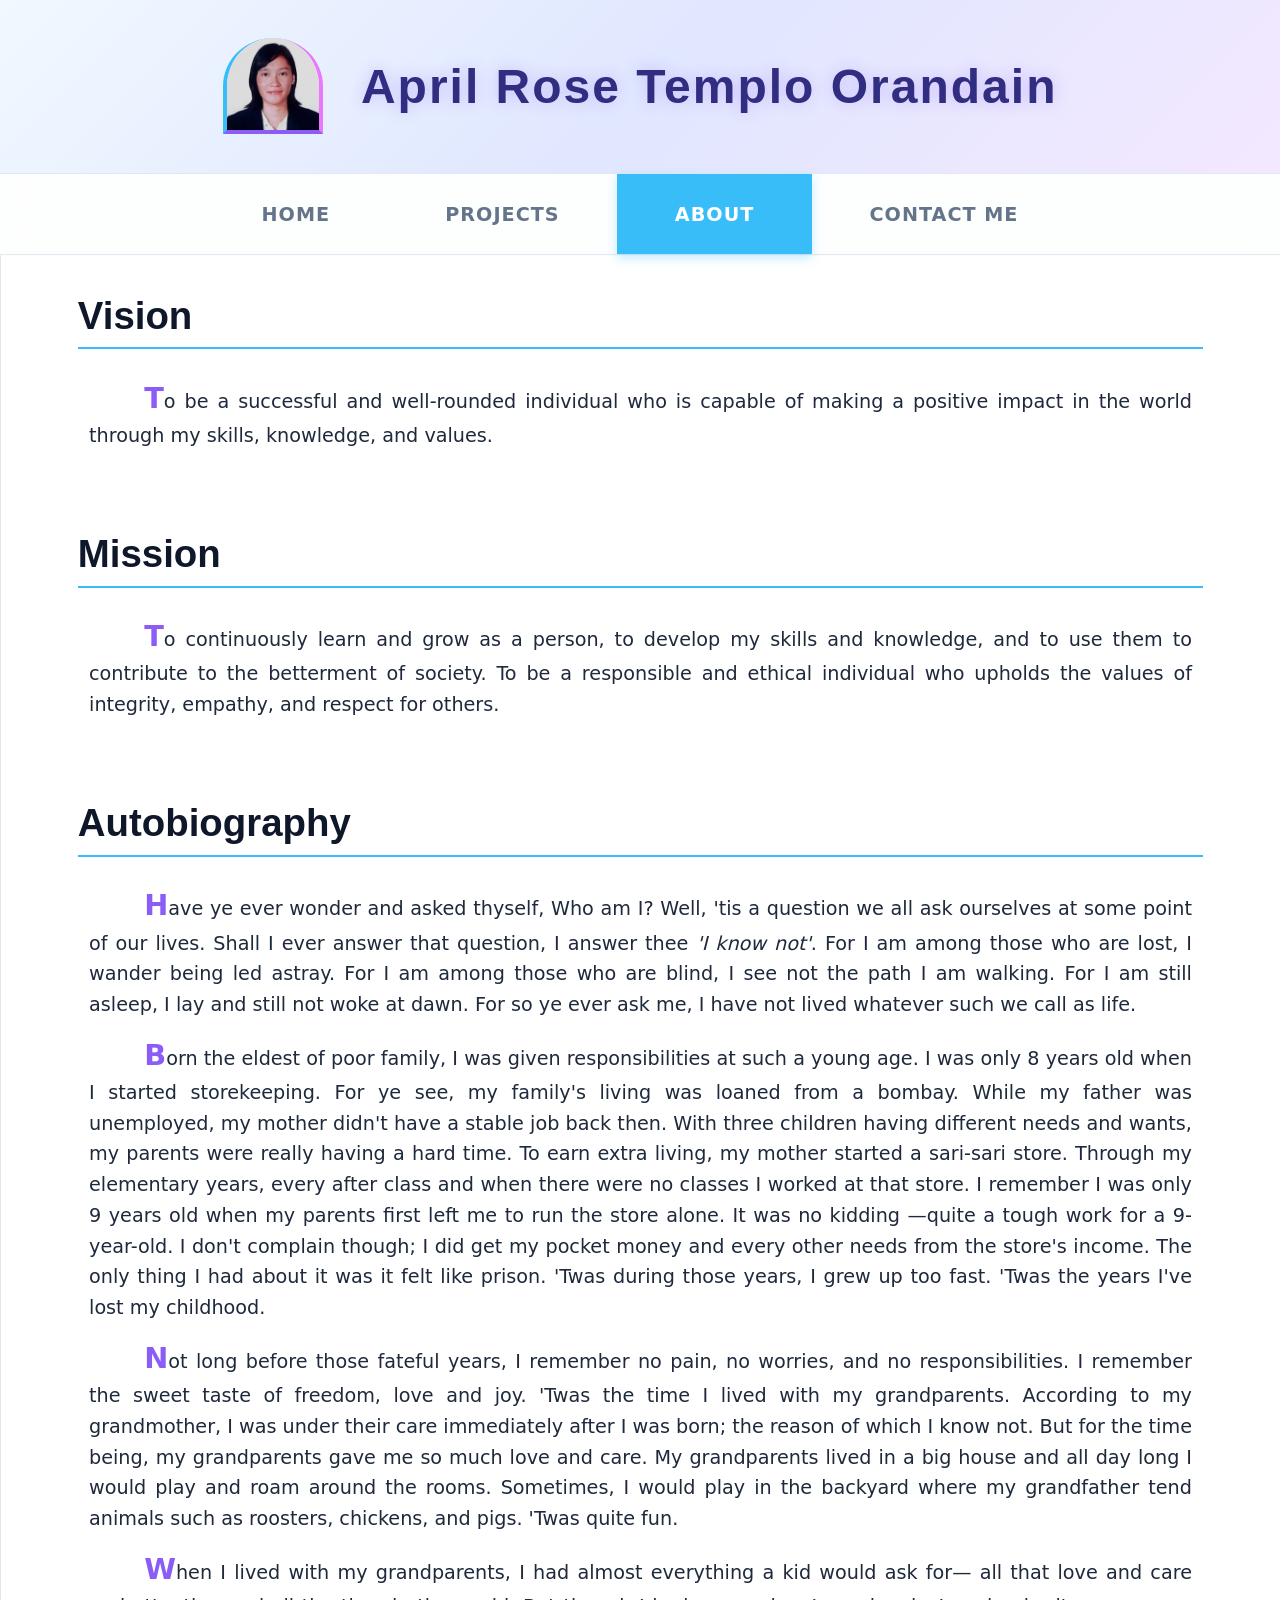
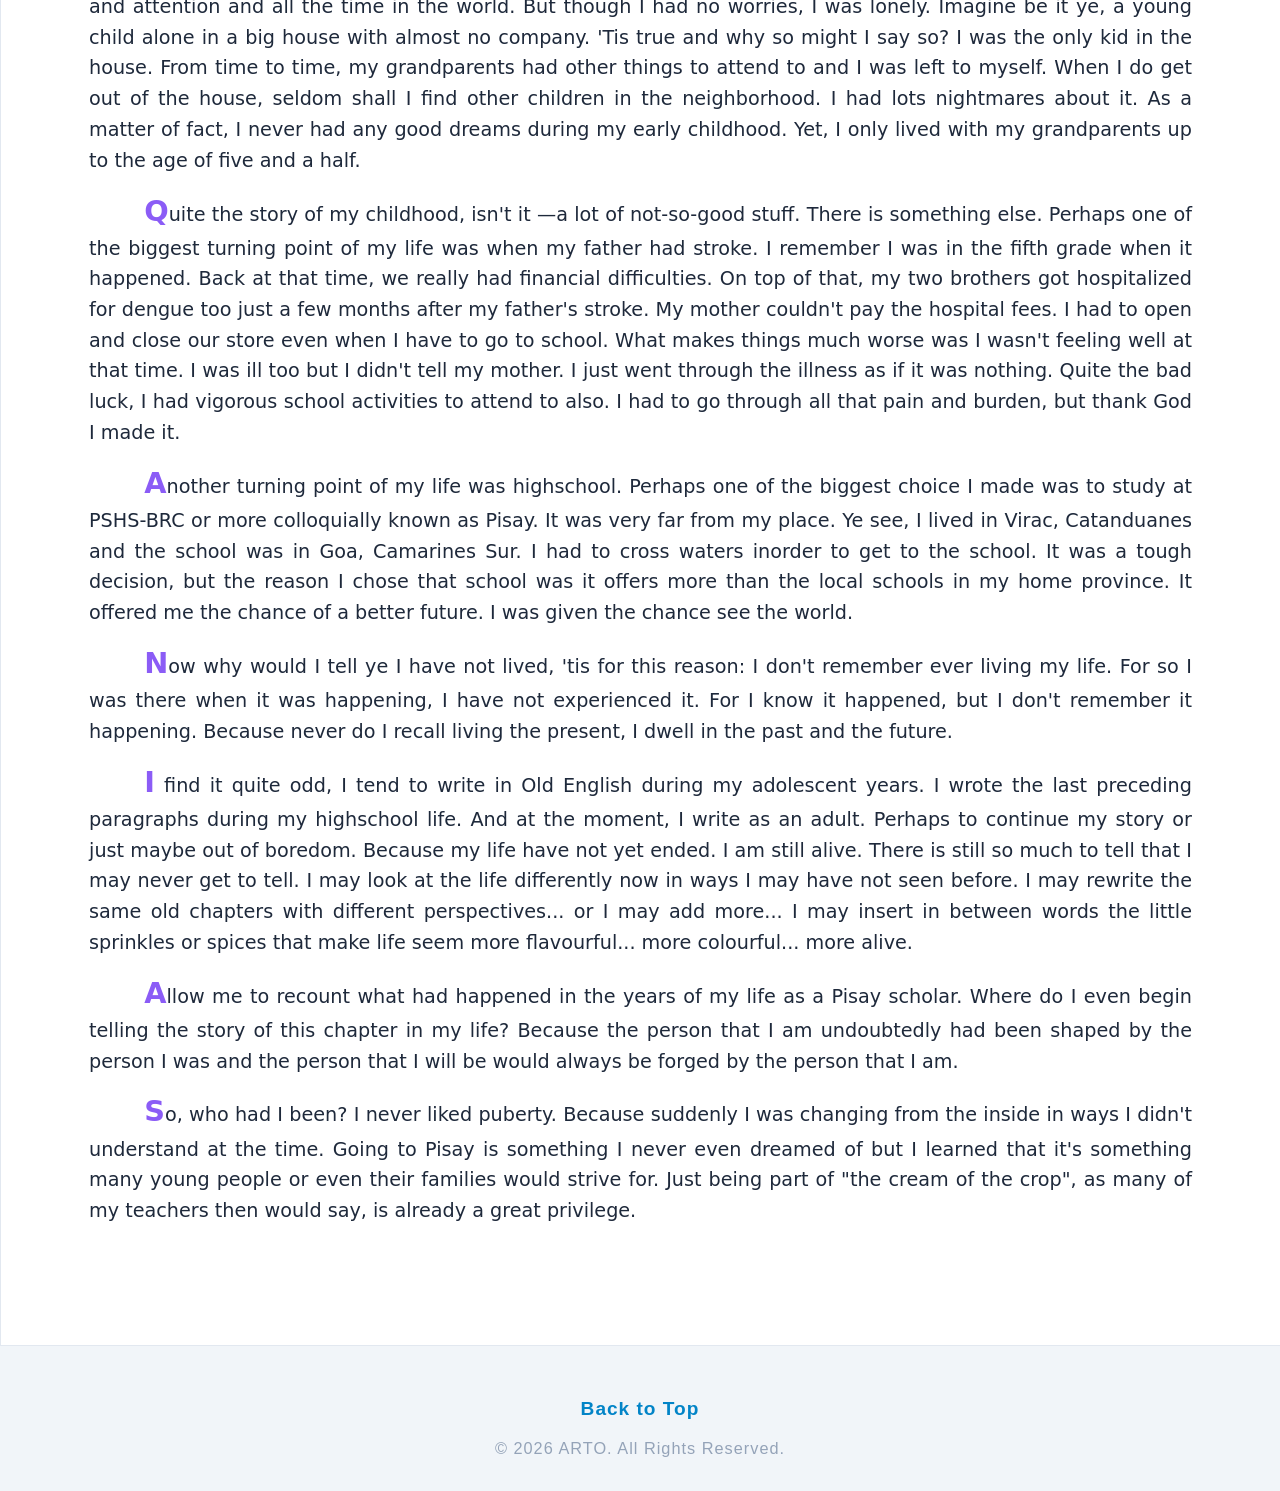
==== commit 04783790: "Update about.html Added a little continuation to my autobiography" ====
--- a/about.html
+++ b/about.html
@@ -99,10 +99,11 @@
 			<p>Not long before those fateful years, I remember no pain, no worries, and no responsibilities. I remember the sweet taste of freedom, love and joy. 'Twas the time I lived with my grandparents. According to my grandmother, I was under their care immediately after I was born; the reason of which I know not. But for the time being, my grandparents gave me so much love and care. My grandparents lived in a big house and all day long I would play and roam around the rooms. Sometimes, I would play in the backyard where my grandfather tend animals such as roosters, chickens, and pigs. 'Twas quite fun.</p>
 			<p>When I lived with my grandparents, I had almost everything a  kid would ask for— all that love and care and attention and all the time in the world. But though I had no worries, I was lonely. Imagine be it ye, a young child alone in a big house with almost no company. 'Tis true and why so might I say so? I was the only kid in the house. From time to time, my grandparents had other things to attend to and I was left to myself. When I do get out of the house, seldom shall I find other children in the neighborhood. I had lots nightmares about it. As a matter of fact, I never had any good dreams during my early childhood. Yet, I only lived with my grandparents up to the age of five and a half.</p>
 			<p>Quite the story of my childhood, isn't it —a lot of not-so-good stuff. There is something else. Perhaps one of the biggest turning point of my life was when my father had stroke. I remember I was in the fifth grade when it happened. Back at that time, we really had financial difficulties. On top of that, my two brothers got hospitalized for dengue too just a few months after my father's stroke. My mother couldn't pay the hospital fees. I had to open and close our store even when I have to go to school. What makes things much worse was I wasn't feeling well at that time. I was ill too but I didn't tell my mother. I just went through the illness as if it was nothing. Quite the bad luck, I had vigorous school activities to attend to also. I had to go through all that pain and burden, but thank God I made it.</p>
-			<p>Another turning point of my life was highschool. Perhaps one of the biggest choice I made was to study at <span title="Philippine Science High School-Bicol Region Campus">PSHS-BRC</span>. It was very far from my place. Ye see, I lived in Virac, Catanduanes and the school was in Goa, Camarines Sur. I had to cross waters inorder to get to the school. It was a tough decision, but the reason I chose that school was it offers more than the local schools in my home province. It offered me the chance of a better future. I was given the chance see the world.</p>
+			<p>Another turning point of my life was highschool. Perhaps one of the biggest choice I made was to study at <span title="Philippine Science High School-Bicol Region Campus">PSHS-BRC</span> or more colloquially known as Pisay. It was very far from my place. Ye see, I lived in Virac, Catanduanes and the school was in Goa, Camarines Sur. I had to cross waters inorder to get to the school. It was a tough decision, but the reason I chose that school was it offers more than the local schools in my home province. It offered me the chance of a better future. I was given the chance see the world.</p>
 			<p>Now why would I tell ye I have not lived, 'tis for this reason: I don't remember ever living my life. For so I was there when it was happening, I have not experienced it. For I know it happened, but I don't remember it happening. Because never do I recall living the present, I dwell in the past and the future.</p>
-			<p>I find it quite odd, I tend to write in Old English during my adolescent years. I wrote the last preceding paragraphs during my highschool life. And at the moment, I write as an adult. Perhaps to continue my story or just maybe out of boredom. Because my life have not yet ended. I am still alive. There is still so much to tell that I may never get to tell. I may look at the life differently now in ways I may have not seen before.</p>
-			<p>Allow me to recount what had happened in the years of my life as <span title="Philippine Science High School Scholar">a Pisay scholar</span>. Where do I even begin telling the story of this chapter in my life?</p>
+			<p>I find it quite odd, I tend to write in Old English during my adolescent years. I wrote the last preceding paragraphs during my highschool life. And at the moment, I write as an adult. Perhaps to continue my story or just maybe out of boredom. Because my life have not yet ended. I am still alive. There is still so much to tell that I may never get to tell. I may look at the life differently now in ways I may have not seen before. I may rewrite the same old chapters with different perspectives... or I may add more... I may insert in between words the little sprinkles or spices that make life seem more flavourful... more colourful... more alive.</p>
+			<p>Allow me to recount what had happened in the years of my life as <span title="Philippine Science High School Scholar">a Pisay scholar</span>. Where do I even begin telling the story of this chapter in my life? Because the person that I am undoubtedly had been shaped by the person I was and the person that I will be would always be forged by the person that I am.</p>
+<p>So, who had I been? I never liked puberty. Because suddenly I was changing from the inside in ways I didn't understand at the time. Going to Pisay is something I never even dreamed of but I learned that it's something many young people or even their families would strive for. Just being part of "the cream of the crop", as many of my teachers then would say, is already a great privilege.</p>
 		</div>
         <br><br><br>
     </div>
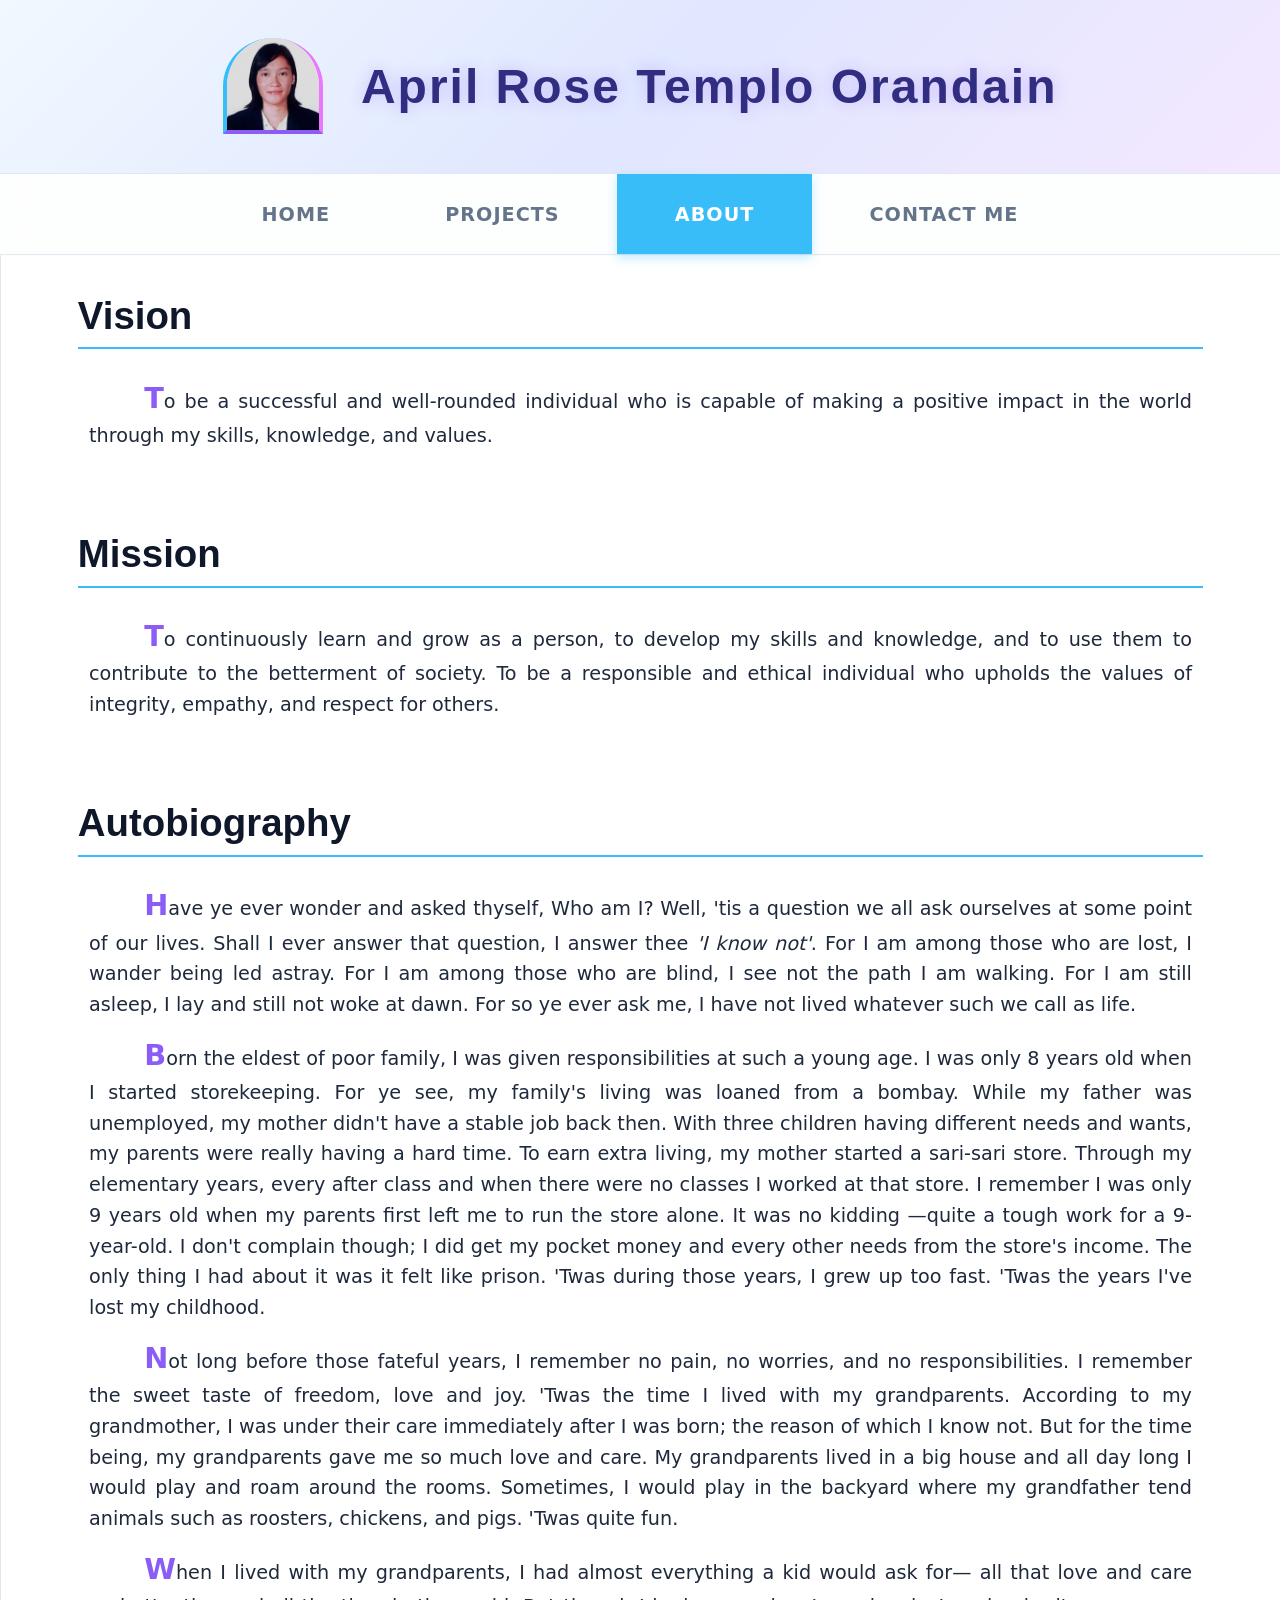
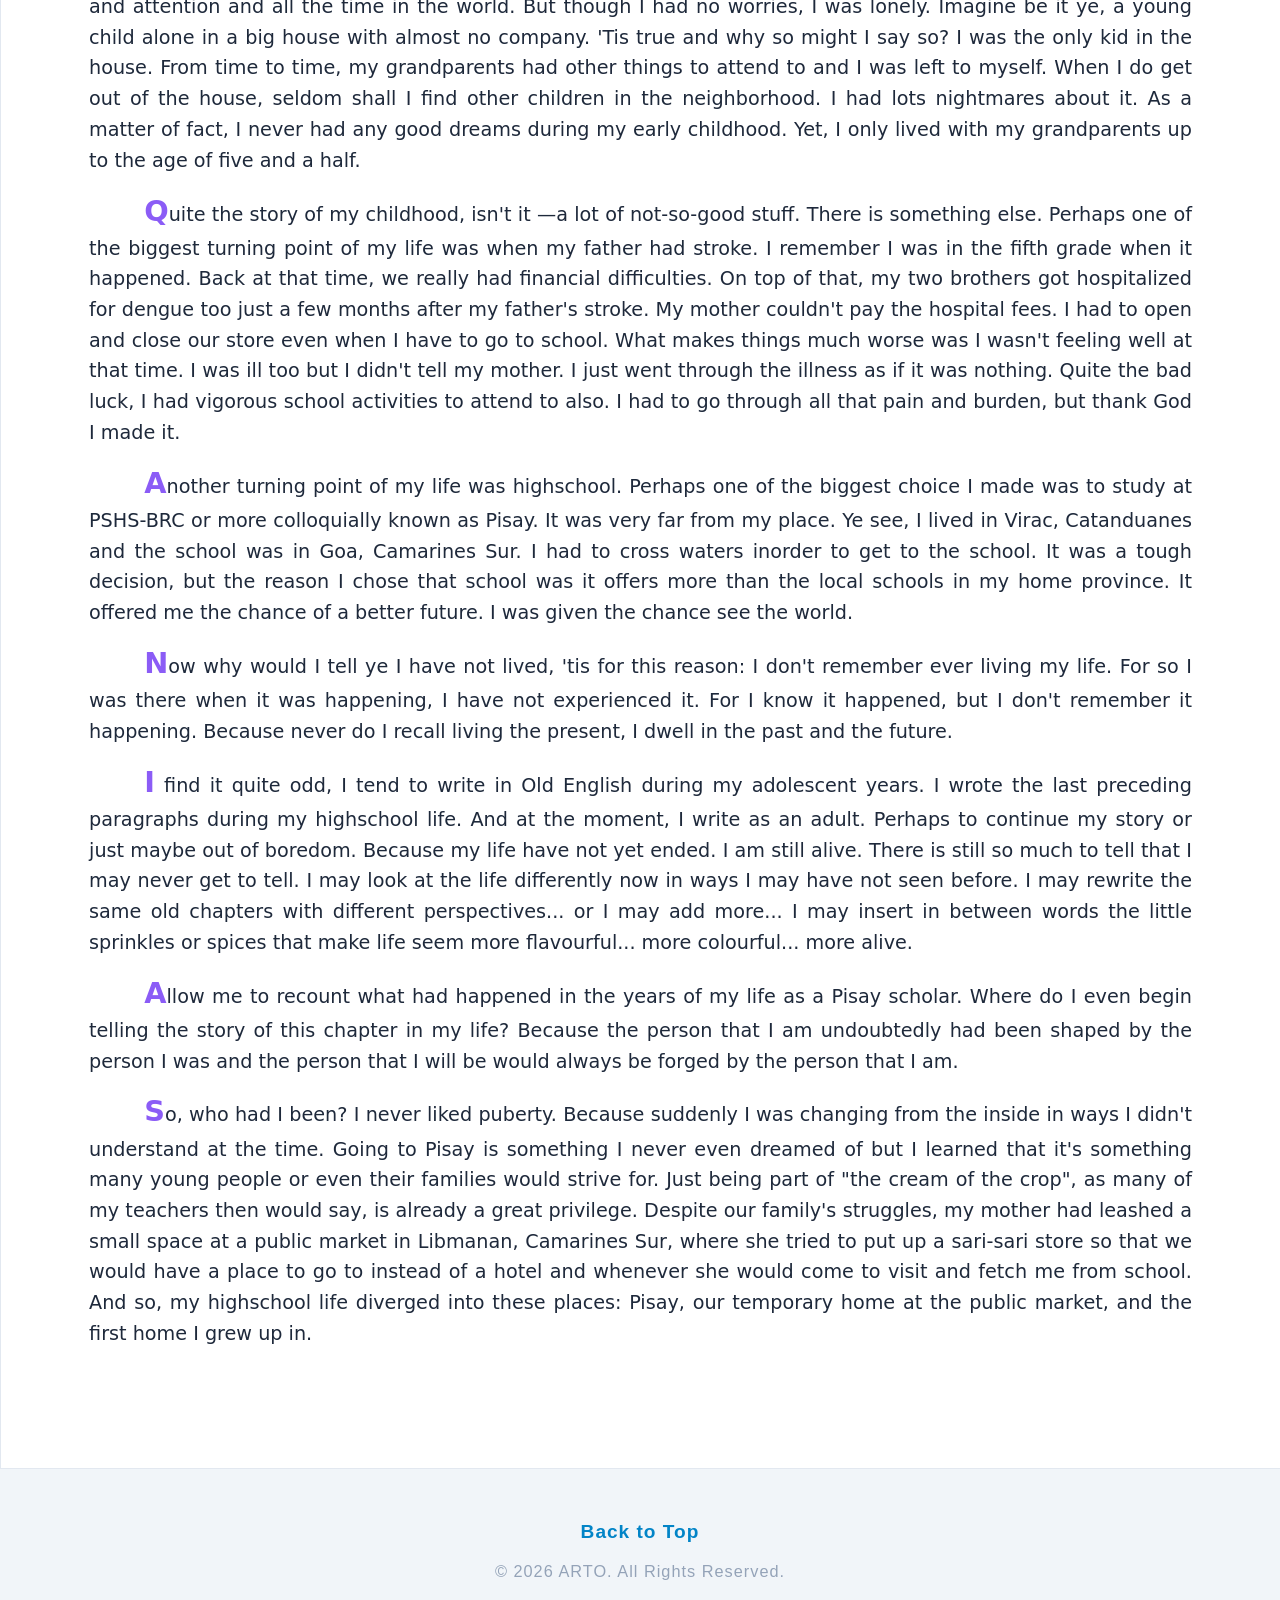
==== commit 17429bd4: "Update about.html It seems I forgot to commit changes when I added some new paragraphs to the autobi" ====
--- a/about.html
+++ b/about.html
@@ -103,7 +103,7 @@
 			<p>Now why would I tell ye I have not lived, 'tis for this reason: I don't remember ever living my life. For so I was there when it was happening, I have not experienced it. For I know it happened, but I don't remember it happening. Because never do I recall living the present, I dwell in the past and the future.</p>
 			<p>I find it quite odd, I tend to write in Old English during my adolescent years. I wrote the last preceding paragraphs during my highschool life. And at the moment, I write as an adult. Perhaps to continue my story or just maybe out of boredom. Because my life have not yet ended. I am still alive. There is still so much to tell that I may never get to tell. I may look at the life differently now in ways I may have not seen before. I may rewrite the same old chapters with different perspectives... or I may add more... I may insert in between words the little sprinkles or spices that make life seem more flavourful... more colourful... more alive.</p>
 			<p>Allow me to recount what had happened in the years of my life as <span title="Philippine Science High School Scholar">a Pisay scholar</span>. Where do I even begin telling the story of this chapter in my life? Because the person that I am undoubtedly had been shaped by the person I was and the person that I will be would always be forged by the person that I am.</p>
-<p>So, who had I been? I never liked puberty. Because suddenly I was changing from the inside in ways I didn't understand at the time. Going to Pisay is something I never even dreamed of but I learned that it's something many young people or even their families would strive for. Just being part of "the cream of the crop", as many of my teachers then would say, is already a great privilege.</p>
+<p>So, who had I been? I never liked puberty. Because suddenly I was changing from the inside in ways I didn't understand at the time. Going to Pisay is something I never even dreamed of but I learned that it's something many young people or even their families would strive for. Just being part of "the cream of the crop", as many of my teachers then would say, is already a great privilege. Despite our family's struggles, my mother had leashed a small space at a public market in Libmanan, Camarines Sur, where she tried to put up a sari-sari store so that we would have a place to go to instead of a hotel and whenever she would come to visit and fetch me from school. And so, my highschool life diverged into these places: Pisay, our temporary home at the public market, and the first home I grew up in.</p>
 		</div>
         <br><br><br>
     </div>
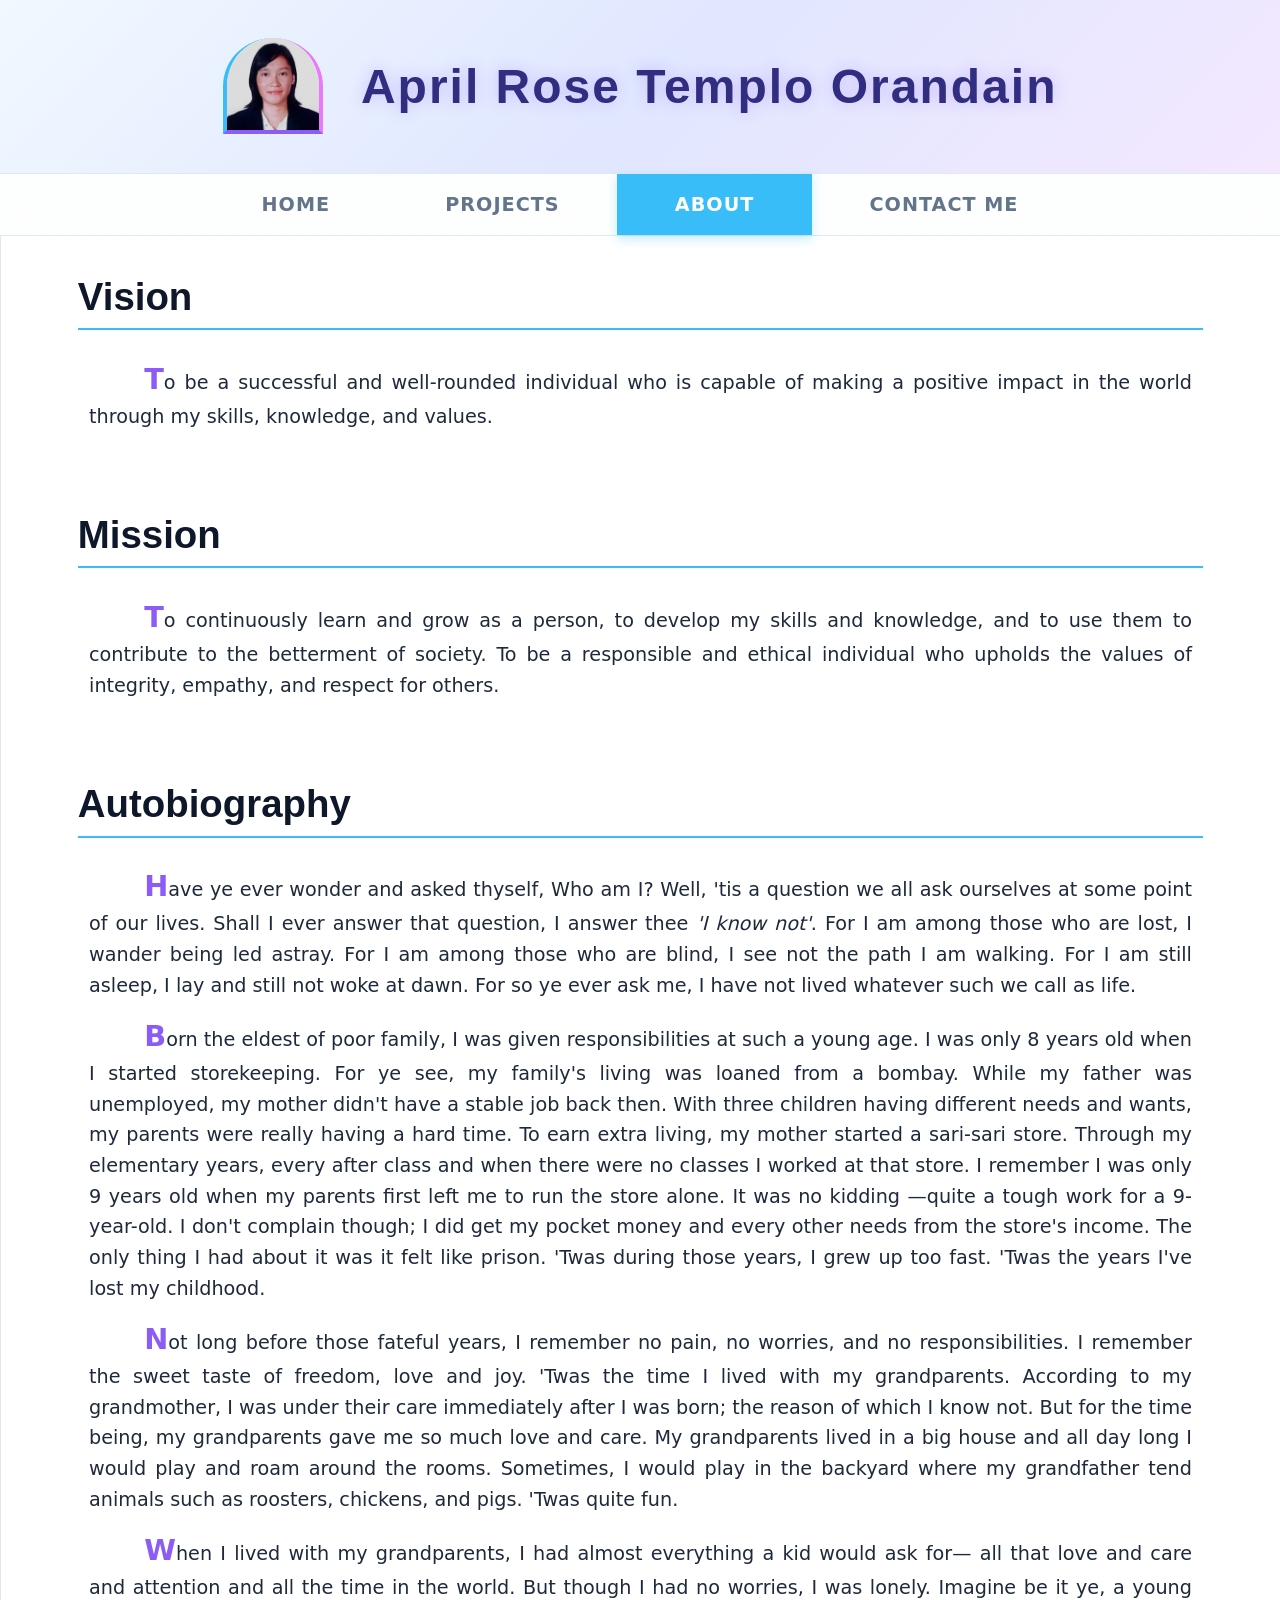
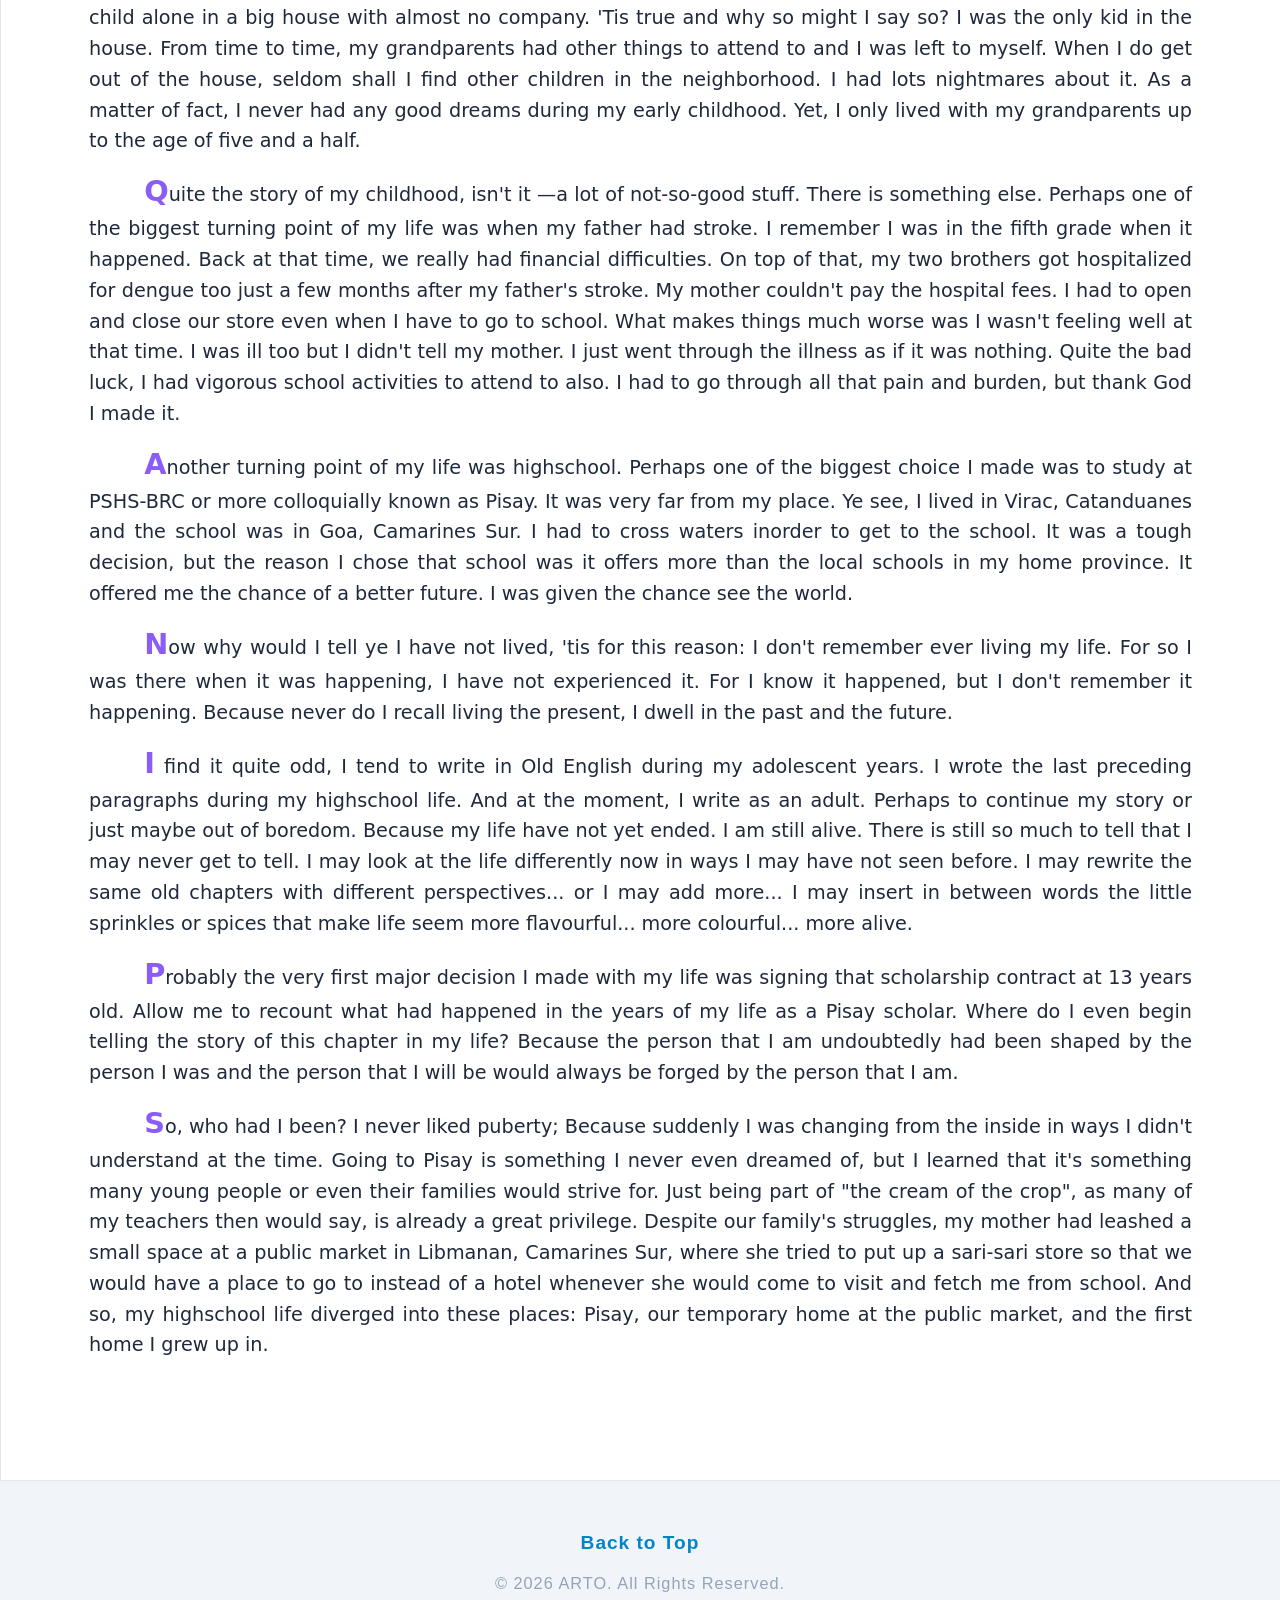
==== commit 0e6d2847: "Add CV page and polish portfolio This commit introduces a dedicated CV page and updates the home pag" ====
--- a/about.html
+++ b/about.html
@@ -102,8 +102,8 @@
 			<p>Another turning point of my life was highschool. Perhaps one of the biggest choice I made was to study at <span title="Philippine Science High School-Bicol Region Campus">PSHS-BRC</span> or more colloquially known as Pisay. It was very far from my place. Ye see, I lived in Virac, Catanduanes and the school was in Goa, Camarines Sur. I had to cross waters inorder to get to the school. It was a tough decision, but the reason I chose that school was it offers more than the local schools in my home province. It offered me the chance of a better future. I was given the chance see the world.</p>
 			<p>Now why would I tell ye I have not lived, 'tis for this reason: I don't remember ever living my life. For so I was there when it was happening, I have not experienced it. For I know it happened, but I don't remember it happening. Because never do I recall living the present, I dwell in the past and the future.</p>
 			<p>I find it quite odd, I tend to write in Old English during my adolescent years. I wrote the last preceding paragraphs during my highschool life. And at the moment, I write as an adult. Perhaps to continue my story or just maybe out of boredom. Because my life have not yet ended. I am still alive. There is still so much to tell that I may never get to tell. I may look at the life differently now in ways I may have not seen before. I may rewrite the same old chapters with different perspectives... or I may add more... I may insert in between words the little sprinkles or spices that make life seem more flavourful... more colourful... more alive.</p>
-			<p>Allow me to recount what had happened in the years of my life as <span title="Philippine Science High School Scholar">a Pisay scholar</span>. Where do I even begin telling the story of this chapter in my life? Because the person that I am undoubtedly had been shaped by the person I was and the person that I will be would always be forged by the person that I am.</p>
-<p>So, who had I been? I never liked puberty. Because suddenly I was changing from the inside in ways I didn't understand at the time. Going to Pisay is something I never even dreamed of but I learned that it's something many young people or even their families would strive for. Just being part of "the cream of the crop", as many of my teachers then would say, is already a great privilege. Despite our family's struggles, my mother had leashed a small space at a public market in Libmanan, Camarines Sur, where she tried to put up a sari-sari store so that we would have a place to go to instead of a hotel and whenever she would come to visit and fetch me from school. And so, my highschool life diverged into these places: Pisay, our temporary home at the public market, and the first home I grew up in.</p>
+			<p>Probably the very first major decision I made with my life was signing that scholarship contract at 13 years old. Allow me to recount what had happened in the years of my life as <span title="Philippine Science High School Scholar">a Pisay scholar</span>. Where do I even begin telling the story of this chapter in my life? Because the person that I am undoubtedly had been shaped by the person I was and the person that I will be would always be forged by the person that I am.</p>
+			<p>So, who had I been? I never liked puberty; Because suddenly I was changing from the inside in ways I didn't understand at the time. Going to Pisay is something I never even dreamed of, but I learned that it's something many young people or even their families would strive for. Just being part of "the cream of the crop", as many of my teachers then would say, is already a great privilege. Despite our family's struggles, my mother had leashed a small space at a public market in Libmanan, Camarines Sur, where she tried to put up a sari-sari store so that we would have a place to go to instead of a hotel whenever she would come to visit and fetch me from school. And so, my highschool life diverged into these places: Pisay, our temporary home at the public market, and the first home I grew up in.</p>
 		</div>
         <br><br><br>
     </div>
--- a/css/light.css
+++ b/css/light.css
@@ -29,7 +29,7 @@
 }
 
 p:hover{
-    font-size: 110%; /* Slightly enlarges text on hover for emphasis */
+    font-size: 125%; /* Slightly enlarges text on hover for emphasis */
 }
 
 a{
@@ -51,7 +51,7 @@
 
 iframe{
     width: 100%;
-    height: 60vh;
+    height: 80vh;
     border: 0.2vw solid #38BDF8; 
     box-shadow: 0 0 20px rgba(56, 189, 248, 0.2); 
     border-radius: 8px;
@@ -105,7 +105,7 @@
 }
 
 .navbar a{
-    padding: 1.5em 3em;
+    padding: 1em 3em;
     text-align: center;
     font-weight: 600;
     letter-spacing: 1px;
@@ -115,7 +115,8 @@
 }
 
 .navbar a:hover:not(.active) {
-    background-color: rgba(241, 245, 249, 0.8);
+    background-color: rgba(167, 208, 212, 0.5);
+    font-weight: bolder;
     color: #0284C7;
 }
 
@@ -182,27 +183,6 @@
     padding: 2em;
     border-top: 1px solid #E2E8F0;
 }
-contact-links {
-    display: flex;
-    justify-content: center;
-    gap: 2em;
-    margin-top: 1em;
-}
-contact-links a{
-    display: inline-block;
-    transition: transform 0.3s ease, box-shadow 0.3s ease;
-}
-contact-links a:hover {
-    transform: translateY(-5px);
-    box-shadow: 0 8px 20px rgba(0, 0, 0, 0.15);
-}
-contact-links img {
-    width: 50px; 
-    height: 50px; 
-    border-radius: 50%; 
-    border: 2px solid #38BDF8; 
-    transition: all 0.3s ease;
-}
 
 /* =========================================
    MOBILE RESPONSIVENESS (Screens under 768px)
@@ -245,7 +225,7 @@
         flex: auto; 
         width: 100%;
         border-bottom: 1px solid #E2E8F0;
-        padding: 0.75rem 1rem;
+        padding: 0.1rem 1.5rem;
         
         /* Pins sidebar to the top right below your main sticky navbar */
         position: sticky;
@@ -259,6 +239,8 @@
     /* Keep the sticky context clean inside the sidebar on mobile */
     .side-nav {
         position: static;
+        padding: 0;
+        margin: 0;
     }
 
     /* Hide the "Resume Index" header and hr on mobile to conserve screen space */
@@ -272,7 +254,6 @@
         display: flex;
         flex-direction: row;
         gap: 0.5rem;
-        margin: 0;
         overflow-x: auto;
         white-space: nowrap;
         -webkit-overflow-scrolling: touch;
@@ -290,9 +271,8 @@
     /* Style the links as tap-friendly pills */
     .side-links a {
         background: #EDE9FE;
-        color: #6D28D9;
-        padding: 0.4rem 0.9rem;
-        border-radius: 20px;
+        color: #aa76ff;
+        border-radius: 5px;
         font-size: 0.8rem;
         font-weight: 600;
     }
